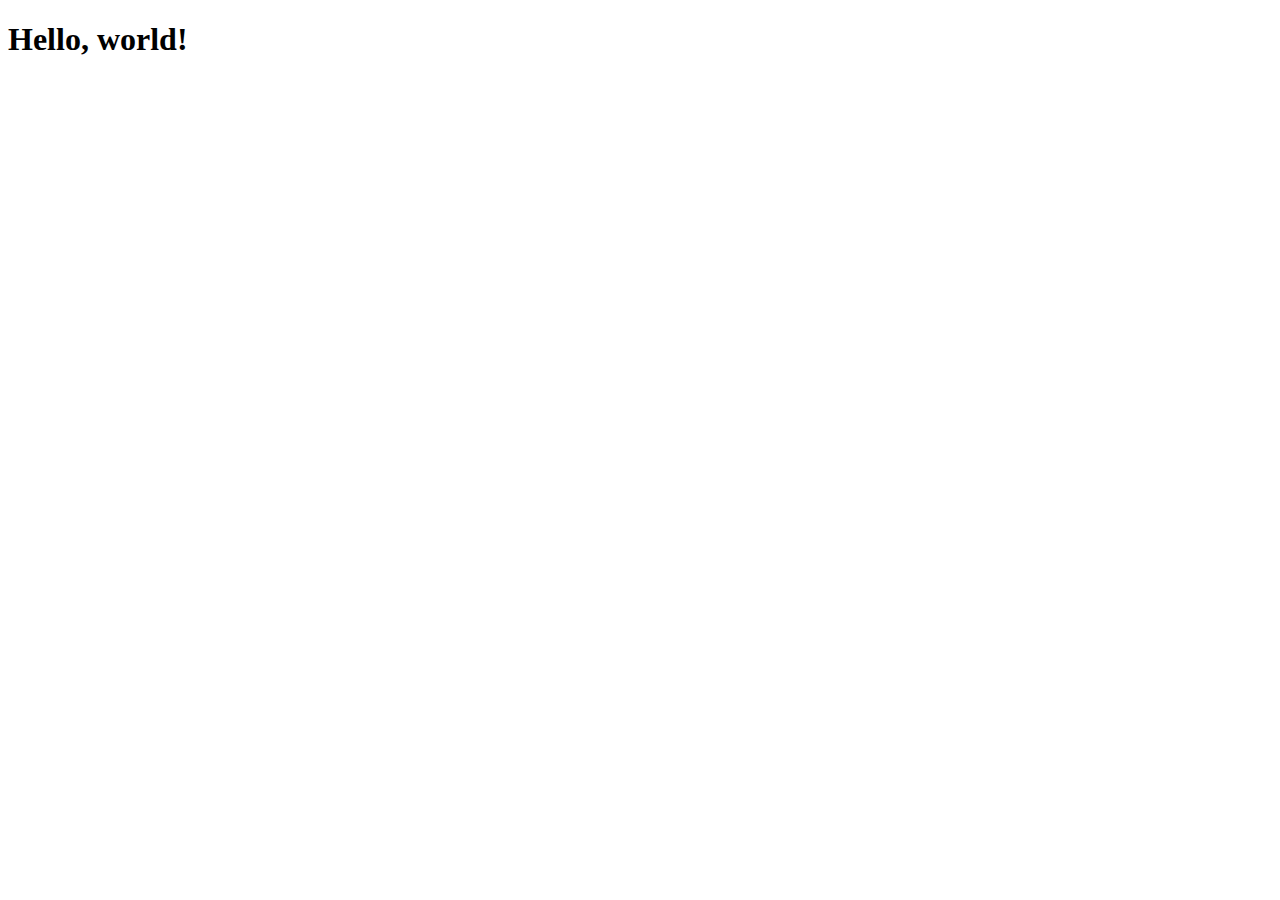
==== index.html @ 8b42be34 "first commit" ====
<!doctype html>
<html lang="en">
  <head>
    <!-- Required meta tags -->
    <meta charset="utf-8">
    <meta name="viewport" content="width=device-width, initial-scale=1, shrink-to-fit=no">

    <!-- Bootstrap CSS -->
    <link rel="stylesheet" href="https://cdn.jsdelivr.net/npm/bootstrap@4.5.3/dist/css/bootstrap.min.css" integrity="sha384-TX8t27EcRE3e/ihU7zmQxVncDAy5uIKz4rEkgIXeMed4M0jlfIDPvg6uqKI2xXr2" crossorigin="anonymous">

    <title>Hello, world!</title>
  </head>
  <body>
    <h1>Hello, world!</h1>

    <!-- Optional JavaScript; choose one of the two! -->

    <!-- Option 1: jQuery and Bootstrap Bundle (includes Popper) -->
    <script src="https://code.jquery.com/jquery-3.5.1.slim.min.js" integrity="sha384-DfXdz2htPH0lsSSs5nCTpuj/zy4C+OGpamoFVy38MVBnE+IbbVYUew+OrCXaRkfj" crossorigin="anonymous"></script>
    <script src="https://cdn.jsdelivr.net/npm/bootstrap@4.5.3/dist/js/bootstrap.bundle.min.js" integrity="sha384-ho+j7jyWK8fNQe+A12Hb8AhRq26LrZ/JpcUGGOn+Y7RsweNrtN/tE3MoK7ZeZDyx" crossorigin="anonymous"></script>

    <!-- Option 2: jQuery, Popper.js, and Bootstrap JS
    <script src="https://code.jquery.com/jquery-3.5.1.slim.min.js" integrity="sha384-DfXdz2htPH0lsSSs5nCTpuj/zy4C+OGpamoFVy38MVBnE+IbbVYUew+OrCXaRkfj" crossorigin="anonymous"></script>
    <script src="https://cdn.jsdelivr.net/npm/popper.js@1.16.1/dist/umd/popper.min.js" integrity="sha384-9/reFTGAW83EW2RDu2S0VKaIzap3H66lZH81PoYlFhbGU+6BZp6G7niu735Sk7lN" crossorigin="anonymous"></script>
    <script src="https://cdn.jsdelivr.net/npm/bootstrap@4.5.3/dist/js/bootstrap.min.js" integrity="sha384-w1Q4orYjBQndcko6MimVbzY0tgp4pWB4lZ7lr30WKz0vr/aWKhXdBNmNb5D92v7s" crossorigin="anonymous"></script>
    -->
  </body>
</html>
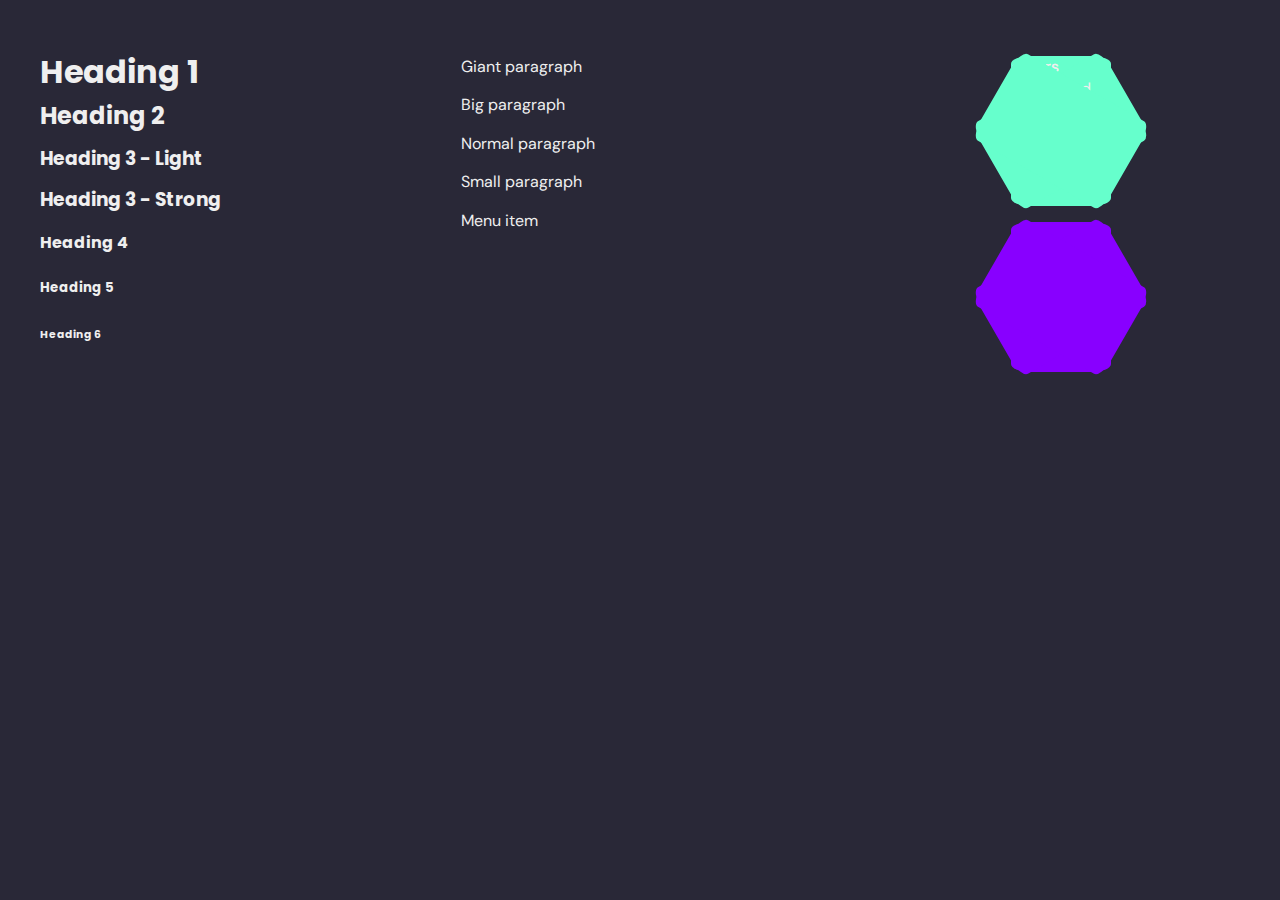
==== commit a02af62b: "html structure completed" ====
--- a/index.html
+++ b/index.html
@@ -7,11 +7,39 @@
 
     <!-- Bootstrap CSS -->
     <link rel="stylesheet" href="https://cdn.jsdelivr.net/npm/bootstrap@4.5.3/dist/css/bootstrap.min.css" integrity="sha384-TX8t27EcRE3e/ihU7zmQxVncDAy5uIKz4rEkgIXeMed4M0jlfIDPvg6uqKI2xXr2" crossorigin="anonymous">
+    <link rel="stylesheet" type="text/css" href="css/custom.css">
 
     <title>Hello, world!</title>
   </head>
   <body>
-    <h1>Hello, world!</h1>
+    <main>
+        <section>
+            <h1>Heading 1</h1>
+            <h2>Heading 2</h2>
+            <h3 class="light">Heading 3 - Light</h3>
+            <h3 class="strong">Heading 3 - Strong</h3>
+            <h4>Heading 4</h4>
+            <h5>Heading 5</h5>
+            <h6>Heading 6</h6>
+        </section>
+        <section>
+            <p class="giant">Giant paragraph</p>
+            <p class="big">Big paragraph</p>
+            <p>Normal paragraph</p>
+            <p class="small">Small paragraph</p>
+            <span class="menu-item">Menu item</span>
+        </section>
+        <section>
+            <div class="hex h1">
+                <h2>23</h2>
+                <span class="menu-item">orders running</span>
+                <span class="menu-item">orders completed</span>
+            </div>
+            <div class="hex h2"></div>
+        </section>
+    </main>
+
+
 
     <!-- Optional JavaScript; choose one of the two! -->
 
--- a/css/custom.css
+++ b/css/custom.css
@@ -0,0 +1,74 @@
+@import url('https://fonts.googleapis.com/css2?family=DM+Sans:wght@400;700&family=Poppins:wght@200;500&display=swap');
+
+body{
+	font-family: 'DM Sans', sans-serif;
+	background: #292837;
+	color: #efefef;
+	line-height: 140%;
+}
+
+h1, h2, h3, h4, h5, h6{
+	font-family: 'Poppins', sans-serif;
+}
+
+main{
+	display: grid;
+	grid-template-columns: 33.3333% 33.3333% 33.3333%;
+	grid-template-rows: 1;
+	grid-template-areas:
+		"text colors shapes";
+}
+
+main section{
+	padding: 2rem;
+}
+
+main section:nth-child(1){
+	grid-area: text;
+}
+main section:nth-child(2){
+	grid-area: colors;
+}
+main section:nth-child(3){
+	grid-area: shapes;
+}
+
+.hex {
+  position: relative;
+  margin: 1em auto;
+  width: 100px; height: 150px;
+  border-radius: 20px/.5em;
+  background: orange;
+  transition: opacity .5s;
+}
+
+.hex:before, .hex:after {
+  position: absolute;
+  width: inherit; height: inherit;
+  border-radius: inherit;
+  background: inherit;
+  content: '';
+}
+
+.hex:before {
+    -webkit-transform: rotate(60deg);
+  transform: rotate(60deg);
+}
+
+.hex:after {
+    -webkit-transform: rotate(-60deg);
+  transform: rotate(-60deg);
+}
+
+.hex.h1{
+	background: #66FFCC;
+}
+
+.hex.h2{
+	background: #8800FF;
+}
+
+.hex *{
+	position: absolute;
+}
+
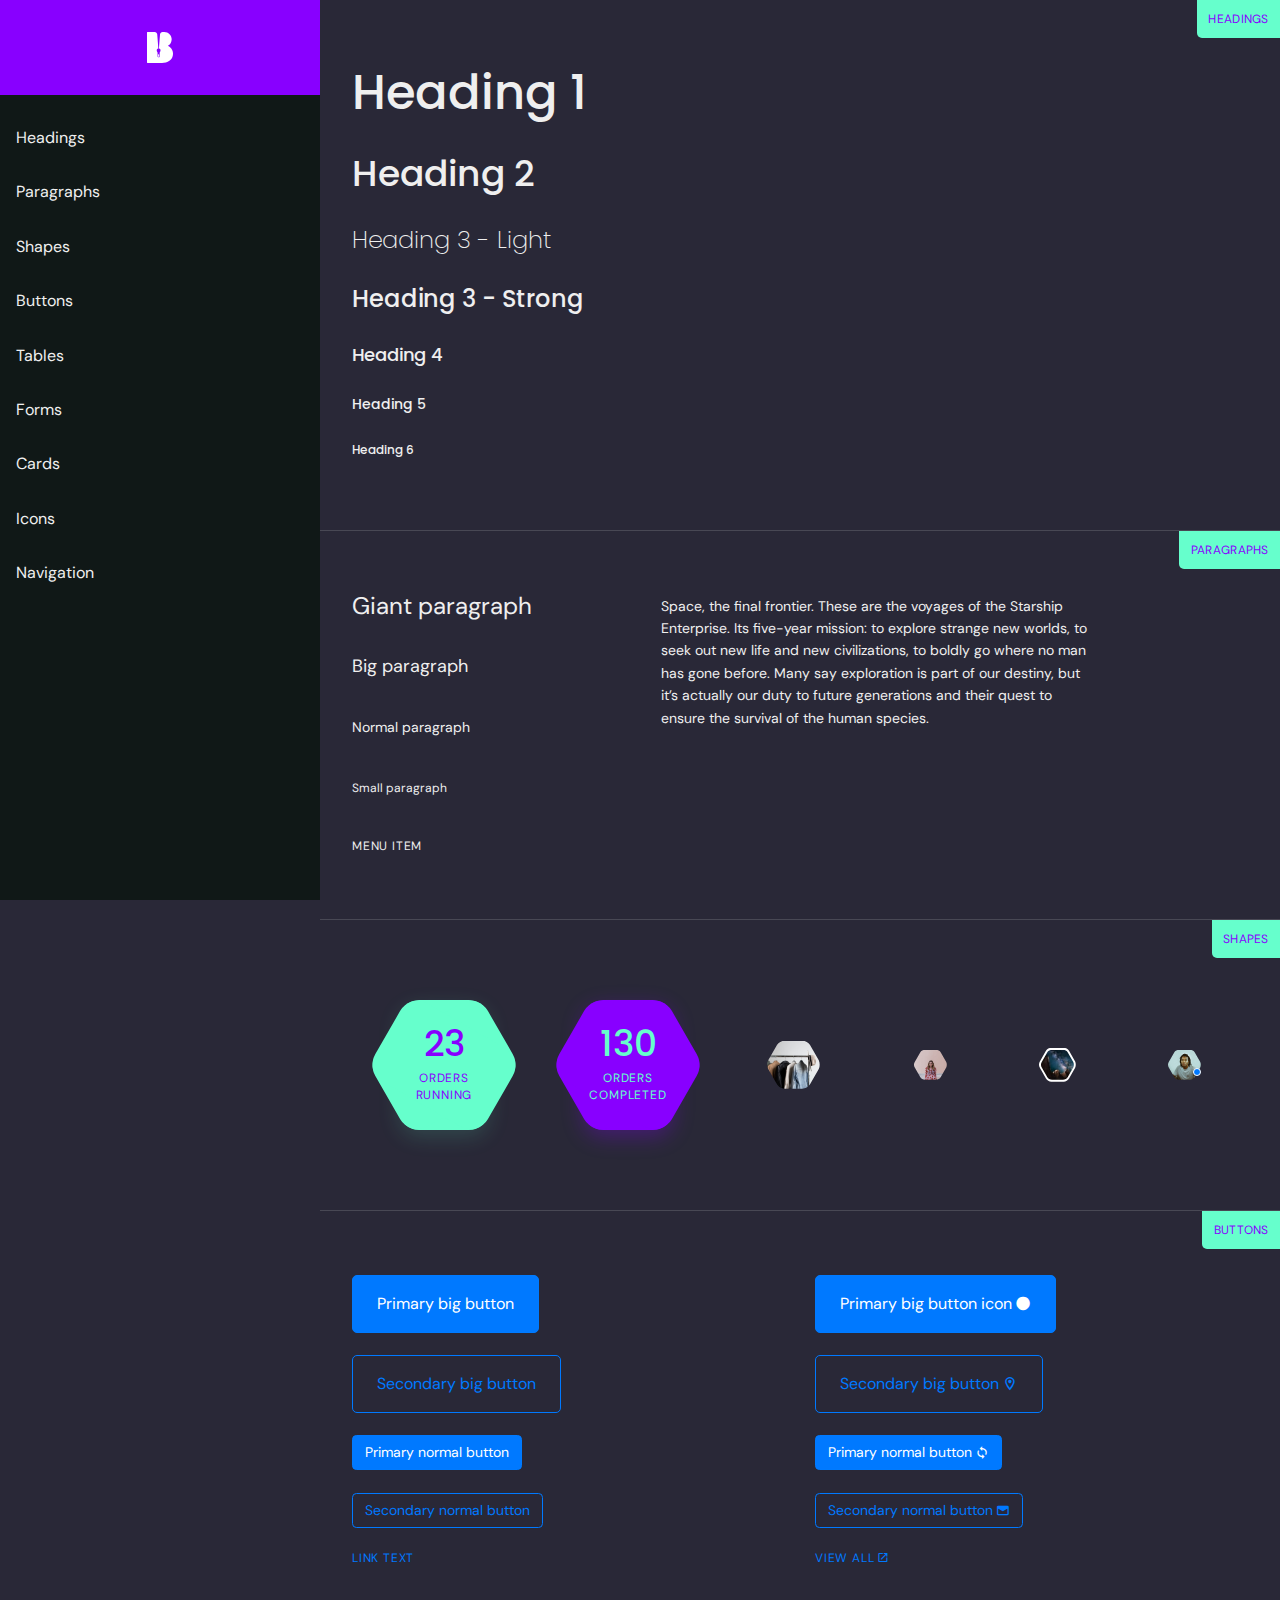
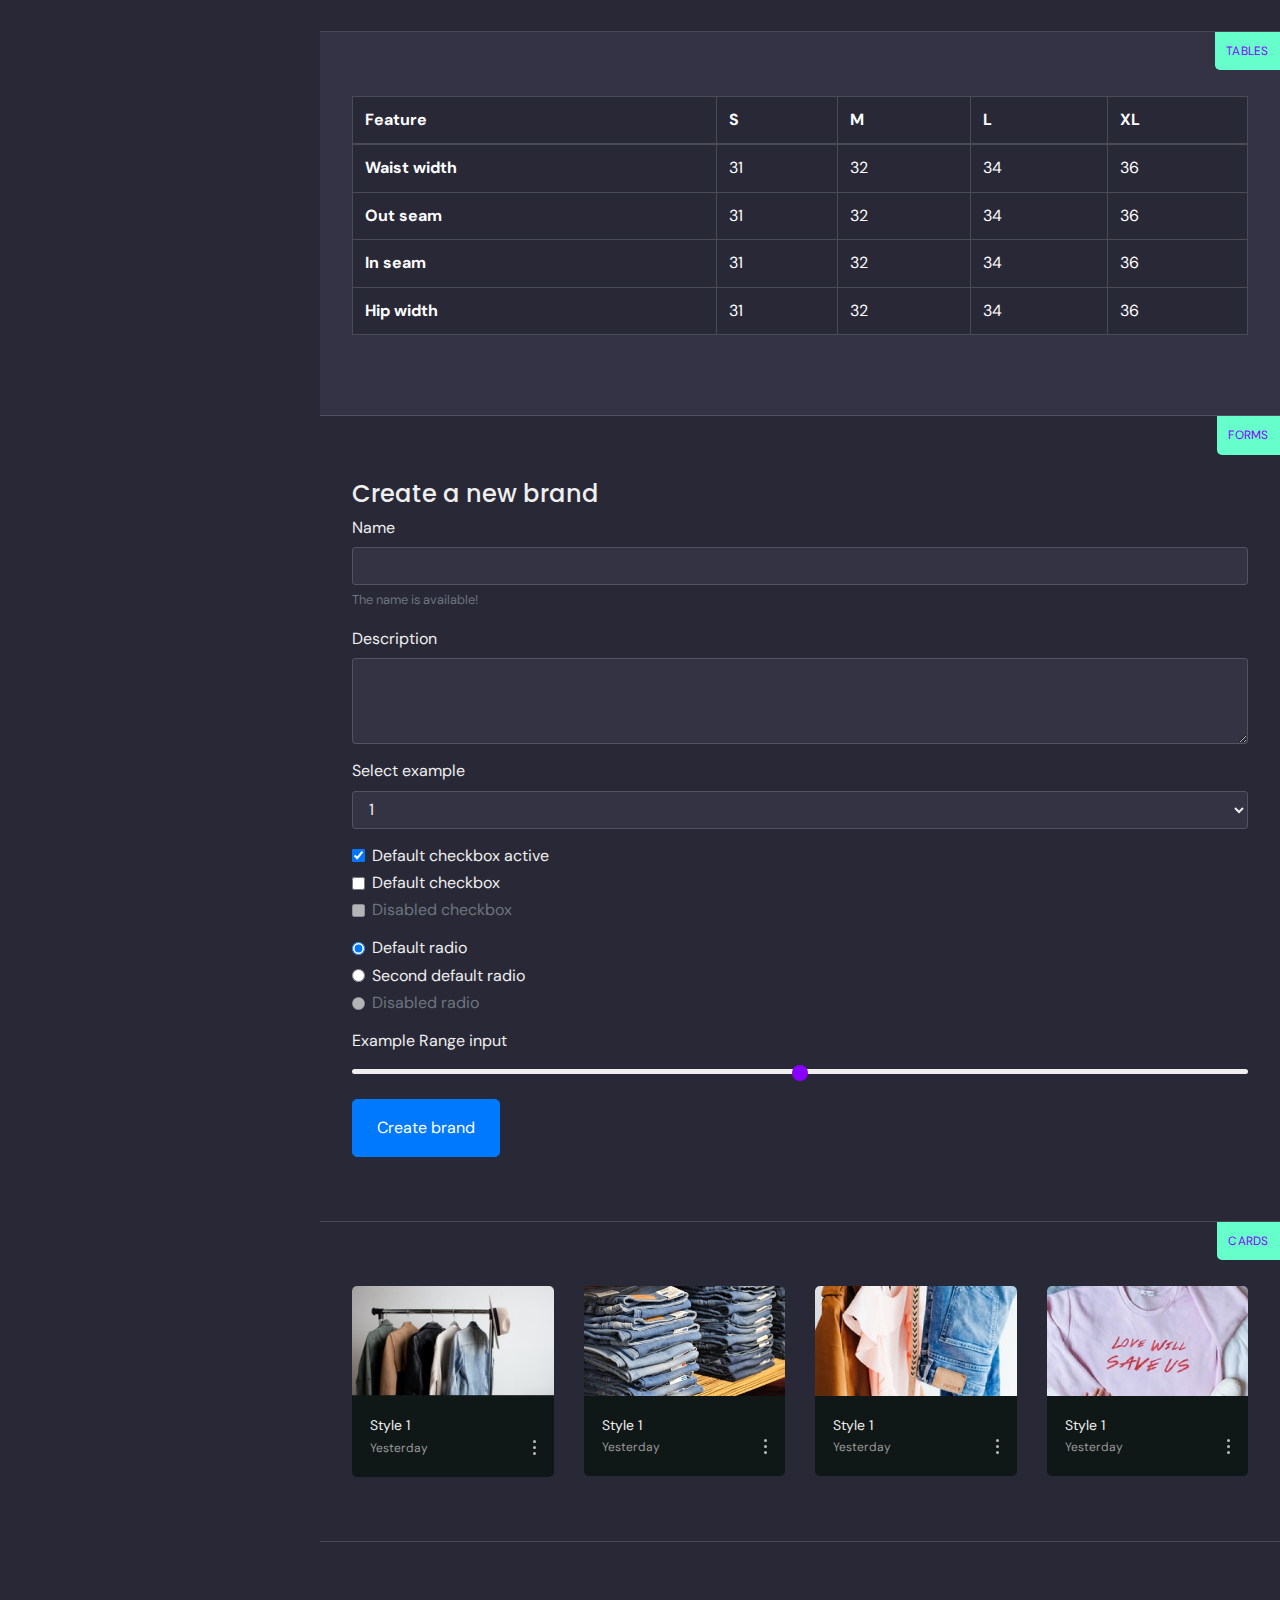
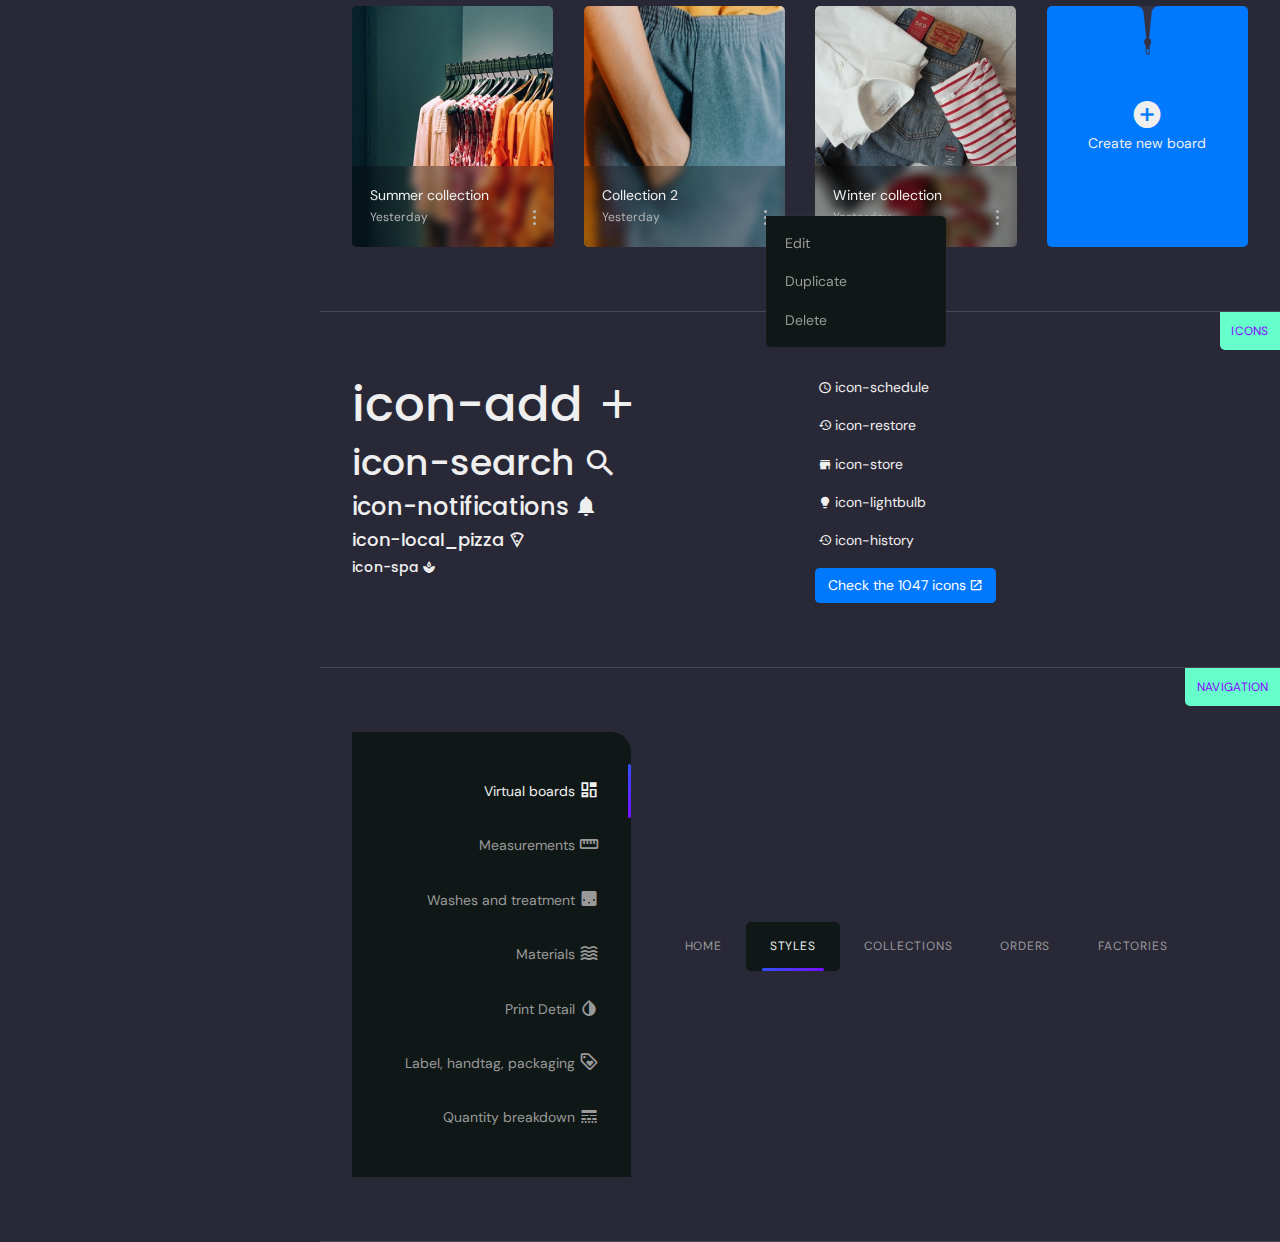
==== commit 9cbd9784: "All assets ready" ====
--- a/index.html
+++ b/index.html
@@ -6,38 +6,579 @@
     <meta name="viewport" content="width=device-width, initial-scale=1, shrink-to-fit=no">
 
     <!-- Bootstrap CSS -->
-    <link rel="stylesheet" href="https://cdn.jsdelivr.net/npm/bootstrap@4.5.3/dist/css/bootstrap.min.css" integrity="sha384-TX8t27EcRE3e/ihU7zmQxVncDAy5uIKz4rEkgIXeMed4M0jlfIDPvg6uqKI2xXr2" crossorigin="anonymous">
+    <link rel="stylesheet" type="text/css" href="css/bootstrap.css">
     <link rel="stylesheet" type="text/css" href="css/custom.css">
-
-    <title>Hello, world!</title>
+    <link rel="stylesheet" type="text/css" href="css/icon_set.css">
+    <title>Blockstitch styles</title>
   </head>
   <body>
-    <main>
-        <section>
-            <h1>Heading 1</h1>
-            <h2>Heading 2</h2>
-            <h3 class="light">Heading 3 - Light</h3>
-            <h3 class="strong">Heading 3 - Strong</h3>
-            <h4>Heading 4</h4>
-            <h5>Heading 5</h5>
-            <h6>Heading 6</h6>
-        </section>
-        <section>
-            <p class="giant">Giant paragraph</p>
-            <p class="big">Big paragraph</p>
-            <p>Normal paragraph</p>
-            <p class="small">Small paragraph</p>
-            <span class="menu-item">Menu item</span>
-        </section>
-        <section>
-            <div class="hex h1">
-                <h2>23</h2>
-                <span class="menu-item">orders running</span>
-                <span class="menu-item">orders completed</span>
-            </div>
-            <div class="hex h2"></div>
-        </section>
-    </main>
+    <div class="container-fluid">
+        <main class="row justify-content-end no-gutters">
+            
+            <nav id="sidebar" class="col-md-3">
+                <figure>
+                    <img src="assets/logo/blockstitch_logo_white.svg" >
+                </figure>
+                <ul>
+                    <li><a href="#headings">Headings</a></li>
+                    <li><a href="#paragraphs">Paragraphs</a></li>
+                    <li><a href="#shapes">Shapes</a></li>
+                    <li><a href="#buttons">Buttons</a></li>
+                    <li><a href="#tables">Tables</a></li>
+                    <li><a href="#forms">Forms</a></li>
+                    <li><a href="#cards">Cards</a></li>
+                    <li><a href="#icons">Icons</a></li>
+                    <li><a href="#navigation">Navigation</a></li>
+                </ul>
+            </nav>
+      
+            <div class="col-md-9">
+                <section id="headings">
+                    <span class="section-title">Headings</span>
+                    <h1>Heading 1</h1>
+                    <br>
+                    <h2>Heading 2</h2>
+                    <br>
+                    <h3 class="light">Heading 3 - Light</h3>
+                    <br>
+                    <h3 class="strong">Heading 3 - Strong</h3>
+                    <br>
+                    <h4>Heading 4</h4>
+                    <br>
+                    <h5>Heading 5</h5>
+                    <br>
+                    <h6>Heading 6</h6>
+                </section>
+            </div>
+            <div class="col-md-9">
+                <section id="paragraphs">
+                    <span class="section-title">Paragraphs</span>
+                    <div class="row">
+                        <div class="col-md-4">
+                            <p class="giant">Giant paragraph</p>
+                            <br>
+                            <p class="big">Big paragraph</p>
+                            <br>
+                            <p>Normal paragraph</p>
+                            <br>
+                            <p class="small">Small paragraph</p>
+                            <br>
+                            <span class="menu-item">Menu item</span>
+                        </div>
+                        <div class="col-md-6">
+                            <p>Space, the final frontier. These are the voyages of the Starship Enterprise. Its five-year mission: to explore strange new worlds, to seek out new life and new civilizations, to boldly go where no man has gone before. Many say exploration is part of our destiny, but it’s actually our duty to future generations and their quest to ensure the survival of the human species.</p>
+                        </div>
+                    </div>
+                </section>
+            </div>
+            <div class="col-md-9">
+                <section id="shapes">
+                    <span class="section-title">Shapes</span>
+                    <div class="hex h-1">
+                        <div class="hex-content text-center">
+                            <h2>23</h2>
+                            <span class="menu-item">orders running</span>
+                            
+                        </div>
+                    </div>
+                    <div class="hex h-2">
+                        <div class="hex-content text-center">
+                            <h2>130</h2>
+                            <span class="menu-item">orders completed</span>
+                        </div>
+                    </div>
+
+                    <div class="hex-photo large">
+                        <svg class="svg">
+                            <clipPath id="my-clip-path" clipPathUnits="objectBoundingBox"><path d="M0.977,0.408 L0.812,0.092 C0.782,0.035,0.726,0,0.666,0 H0.334 C0.274,0,0.218,0.035,0.188,0.092 L0.023,0.408 C-0.008,0.465,-0.008,0.535,0.023,0.592 L0.188,0.908 C0.218,0.965,0.274,1,0.334,1 H0.666 C0.726,1,0.782,0.965,0.812,0.908 L0.977,0.592 C1,0.535,1,0.465,0.977,0.408"></path></clipPath>
+                        </svg>
+                        <figure class="clipped">
+                            <img src="assets/img/pic-1.png">
+                        </figure>
+                    </div>
+
+                    <div class="hex-photo medium">
+                        <svg class="svg">
+                            <clipPath id="my-clip-path" clipPathUnits="objectBoundingBox"><path d="M0.977,0.408 L0.812,0.092 C0.782,0.035,0.726,0,0.666,0 H0.334 C0.274,0,0.218,0.035,0.188,0.092 L0.023,0.408 C-0.008,0.465,-0.008,0.535,0.023,0.592 L0.188,0.908 C0.218,0.965,0.274,1,0.334,1 H0.666 C0.726,1,0.782,0.965,0.812,0.908 L0.977,0.592 C1,0.535,1,0.465,0.977,0.408"></path></clipPath>
+                        </svg>
+                        <figure class="clipped">
+                            <img src="assets/img/pic-2.png">
+                        </figure>
+                    </div>
+                    
+
+                    <div class="hex-photo medium highlight">
+                        <svg class="svg">
+                            <clipPath id="my-clip-path" clipPathUnits="objectBoundingBox"><path d="M0.977,0.408 L0.812,0.092 C0.782,0.035,0.726,0,0.666,0 H0.334 C0.274,0,0.218,0.035,0.188,0.092 L0.023,0.408 C-0.008,0.465,-0.008,0.535,0.023,0.592 L0.188,0.908 C0.218,0.965,0.274,1,0.334,1 H0.666 C0.726,1,0.782,0.965,0.812,0.908 L0.977,0.592 C1,0.535,1,0.465,0.977,0.408"></path></clipPath>
+                        </svg>
+                        <figure class="clipped">
+                            <img src="assets/img/pic-4.png">
+                        </figure>
+                    </div>
+                    
+
+                    <div class="hex-photo medium online">
+                        <svg class="svg">
+                            <clipPath id="my-clip-path" clipPathUnits="objectBoundingBox"><path d="M0.977,0.408 L0.812,0.092 C0.782,0.035,0.726,0,0.666,0 H0.334 C0.274,0,0.218,0.035,0.188,0.092 L0.023,0.408 C-0.008,0.465,-0.008,0.535,0.023,0.592 L0.188,0.908 C0.218,0.965,0.274,1,0.334,1 H0.666 C0.726,1,0.782,0.965,0.812,0.908 L0.977,0.592 C1,0.535,1,0.465,0.977,0.408"></path></clipPath>
+                        </svg>
+                        <figure class="clipped">
+                            <img src="assets/img/pic-3.png">
+                        </figure>
+                    </div>
+
+                </section>
+            </div>
+            <div class="col-md-9">
+                <section id="buttons">
+                    <span class="section-title">Buttons</span>
+                    <div class="row">
+                        <div class="col-md-6">
+                            <a href="#" class="btn btn-primary btn-big">Primary big button</a>
+                            <br>
+                            <br>
+                            <a href="#" class="btn btn-secondary btn-big">Secondary big button</a>
+                            <br>
+                            <br>
+                            <a href="#" class="btn btn-primary">Primary normal button</a>
+                            <br>
+                            <br>
+                            <a href="#" class="btn btn-secondary">Secondary normal button</a>
+                            <br>
+                            <br>
+                            <a href="#" class="text-link">Link text</a>
+                        </div>
+                        <div class="col-md-6">
+                            <a href="#" class="btn btn-primary btn-big">Primary big button icon<i class="icon-control_point"></i></a>
+                            <br>
+                            <br>
+                            <a href="#" class="btn btn-secondary btn-big">Secondary big button<i class="icon-place"></i></a>
+                            <br>
+                            <br>
+                            <a href="#" class="btn btn-primary">Primary normal button<i class="icon-loop"></i></a>
+                            <br>
+                            <br>
+                            <a href="#" class="btn btn-secondary">Secondary normal button<i class="icon-mail_outline"></i></a>
+                            <br>
+                            <br>
+                            <a href="#" class="text-link">View all<i class="icon-open_in_new"></i></a>
+                        </div>
+                    </div>
+                </section>
+            </div>
+            <div class="col-md-9">
+                <section id="tables" class="content-color">
+                    <span class="section-title">Tables</span>
+                    <div class="table-responsive">
+                        <table class="table table-dark table-bordered">
+                            <thead>
+                                <tr>
+                                    <th scope="col">Feature</th>
+                                    <th scope="col">S</th>
+                                    <th scope="col">M</th>
+                                    <th scope="col">L</th>
+                                    <th scope="col">XL</th>
+                                </tr>
+                            </thead>
+                            <tbody>
+                                <tr>
+                                    <th scrope="row">Waist width</th>
+                                    <td>31</td>
+                                    <td>32</td>
+                                    <td>34</td>
+                                    <td>36</td>
+                                </tr>
+
+                                <tr>
+                                    <th scrope="row">Out seam</th>
+                                    <td>31</td>
+                                    <td>32</td>
+                                    <td>34</td>
+                                    <td>36</td>
+                                </tr>
+
+                                <tr>
+                                    <th scrope="row">In seam</th>
+                                    <td>31</td>
+                                    <td>32</td>
+                                    <td>34</td>
+                                    <td>36</td>
+                                </tr>
+
+                                <tr>
+                                    <th scrope="row">Hip width</th>
+                                    <td>31</td>
+                                    <td>32</td>
+                                    <td>34</td>
+                                    <td>36</td>
+                                </tr>
+                            </tbody>
+                        </table>
+                    </div>
+                </section>
+            </div>
+            <div class="col-md-9">
+                <section id="forms">
+                    <span class="section-title">Forms</span>
+                    <h3>Create a new brand</h3>
+                    <form>
+                        <div class="form-group">
+                            <label for="name">Name</label>
+                            <input type="text" class="form-control" id="name">
+                            <small id="nameHelp" class="form-text text-muted">The name is available!</small>
+                        </div>
+                        <div class="form-group">
+                            <label for="description">Description</label>
+                            <textarea class="form-control" id="description" rows="3"></textarea>
+                        </div>
+                        <div class="form-group">
+                            <label for="select">Select example</label>
+                            <select class="form-control" id="select">
+                              <option>1</option>
+                              <option>2</option>
+                              <option>3</option>
+                              <option>4</option>
+                              <option>5</option>
+                            </select>
+                        </div>
+                        <div class="form-group">
+                            <div class="form-check">
+                                <input class="form-check-input" type="checkbox" value="" checked id="defaultCheck1">
+                                <label class="form-check-label" for="defaultCheck1">
+                                    Default checkbox active
+                                 </label>
+                            </div>
+                            <div class="form-check">
+                                <input class="form-check-input" type="checkbox" value="" id="defaultCheck1">
+                                <label class="form-check-label" for="defaultCheck1">
+                                    Default checkbox 
+                                 </label>
+                            </div>
+                            <div class="form-check">
+                              <input class="form-check-input" type="checkbox" value="" id="defaultCheck2" disabled>
+                              <label class="form-check-label" for="defaultCheck2">
+                                Disabled checkbox
+                              </label>
+                            </div>
+                        </div>
+                        <div class="form-group">
+                            <div class="form-check">
+                              <input class="form-check-input" type="radio" name="exampleRadios" id="exampleRadios1" value="option1" checked>
+                              <label class="form-check-label" for="exampleRadios1">
+                                Default radio
+                              </label>
+                            </div>
+                            <div class="form-check">
+                              <input class="form-check-input" type="radio" name="exampleRadios" id="exampleRadios2" value="option2">
+                              <label class="form-check-label" for="exampleRadios2">
+                                Second default radio
+                              </label>
+                            </div>
+                            <div class="form-check">
+                              <input class="form-check-input" type="radio" name="exampleRadios" id="exampleRadios3" value="option3" disabled>
+                              <label class="form-check-label" for="exampleRadios3">
+                                Disabled radio
+                              </label>
+                            </div>
+                        </div>
+                        <div class="form-group">
+                            <label for="formControlRange">Example Range input</label>
+                            <input type="range" class="custom-range form-control-range" id="formControlRange">
+                        </div>
+                        <button type="submit" class="btn btn-primary btn-big">Create brand</button>
+                    </form>
+                </section>
+            </div>
+            <div class="col-md-9">
+                <section id="cards">
+                    <span class="section-title">Cards</span>
+                    <div class="row">
+                        <div class="col-md-3">
+                            <div class="card">
+                                <img src="assets/img/style-1.png" class="card-img-top" alt="style">
+                                <div class="card-body">
+                                    <p>Style 1</p>
+                                    <p class="small dimmed">Yesterday</p>
+                                </div>
+                                <div class="dots-menu">
+                                    <span>menu</span>
+                                    <nav class="dots-menu-content">
+                                        <ul>
+                                            <li>
+                                                <a href="#">Move to collection</a>
+                                            </li>
+                                            <li>
+                                                <a href="#">Edit</a>
+                                            </li>
+                                            <li>
+                                                <a href="#">Duplicate</a>
+                                            </li>
+                                            <li>
+                                                <a href="#">Delete</a>
+                                            </li>
+                                        </ul>
+                                    </nav>
+                                </div>
+                            </div>
+                        </div>
+
+                        <div class="col-md-3">
+                            <div class="card">
+                                <img src="assets/img/style-2.jpg" class="card-img-top" alt="style">
+                                <div class="card-body">
+                                    <p>Style 1</p>
+                                    <p class="small dimmed">Yesterday</p>
+                                </div>
+                                <div class="dots-menu">
+                                    <span>menu</span>
+                                    <nav class="dots-menu-content">
+                                        <ul>
+                                            <li>
+                                                <a href="#">Move to collection</a>
+                                            </li>
+                                            <li>
+                                                <a href="#">Edit</a>
+                                            </li>
+                                            <li>
+                                                <a href="#">Duplicate</a>
+                                            </li>
+                                            <li>
+                                                <a href="#">Delete</a>
+                                            </li>
+                                        </ul>
+                                    </nav>
+                                </div>
+                            </div>
+                        </div>
+
+                        <div class="col-md-3">
+                            <div class="card">
+                                <img src="assets/img/style-3.jpg" class="card-img-top" alt="style">
+                                <div class="card-body">
+                                    <p>Style 1</p>
+                                    <p class="small dimmed">Yesterday</p>
+                                </div>
+                                <div class="dots-menu">
+                                    <span>menu</span>
+                                    <nav class="dots-menu-content">
+                                        <ul>
+                                            <li>
+                                                <a href="#">Move to collection</a>
+                                            </li>
+                                            <li>
+                                                <a href="#">Edit</a>
+                                            </li>
+                                            <li>
+                                                <a href="#">Duplicate</a>
+                                            </li>
+                                            <li>
+                                                <a href="#">Delete</a>
+                                            </li>
+                                        </ul>
+                                    </nav>
+                                </div>
+                            </div>
+                        </div>
+
+                        <div class="col-md-3">
+                            <div class="card">
+                                <img src="assets/img/style-4.jpg" class="card-img-top" alt="style">
+                                <div class="card-body">
+                                    <p>Style 1</p>
+                                    <p class="small dimmed">Yesterday</p>
+                                </div>
+                                <div class="dots-menu">
+                                    <span>menu</span>
+                                    <nav class="dots-menu-content">
+                                        <ul>
+                                            <li>
+                                                <a href="#">Move to collection</a>
+                                            </li>
+                                            <li>
+                                                <a href="#">Edit</a>
+                                            </li>
+                                            <li>
+                                                <a href="#">Duplicate</a>
+                                            </li>
+                                            <li>
+                                                <a href="#">Delete</a>
+                                            </li>
+                                        </ul>
+                                    </nav>
+                                </div>
+                            </div>
+                        </div>
+                    </div>
+                </section>
+            </div>
+            <div class="col-md-9">
+                <section id="cards-images">
+                    <div class="row">
+                        <div class="col-md-3">
+                            <div class="card-image">
+                                <img class="img-fluid" src="assets/img/collection-1.png">
+                                <div class="card-body">
+                                    <p>Summer collection</p>
+                                    <p class="small dimmed">Yesterday</p>
+                                </div>
+                                <div class="dots-menu">
+                                    <span>menu</span>
+                                    <nav class="dots-menu-content">
+                                        <ul>
+                                            <li>
+                                                <a href="#">Edit</a>
+                                            </li>
+                                            <li>
+                                                <a href="#">Duplicate</a>
+                                            </li>
+                                            <li>
+                                                <a href="#">Delete</a>
+                                            </li>
+                                        </ul>
+                                    </nav>
+                                </div>
+                            </div>
+                        </div>
+                 
+
+      
+                        <div class="col-md-3">
+                            <div class="card-image">
+                                <img class="img-fluid" src="assets/img/collection-2.png">
+                                <div class="card-body">
+                                    <p>Collection 2</p>
+                                    <p class="small dimmed">Yesterday</p>
+                                </div>
+                                <div class="dots-menu">
+                                    <span>menu</span>
+                                    <nav class="dots-menu-content" style="display: block">
+                                        <ul>
+                                            <li>
+                                                <a href="#">Edit</a>
+                                            </li>
+                                            <li>
+                                                <a href="#">Duplicate</a>
+                                            </li>
+                                            <li>
+                                                <a href="#">Delete</a>
+                                            </li>
+                                        </ul>
+                                    </nav>
+                                </div>
+                            </div>
+                        </div>
+                   
+
+             
+                        <div class="col-md-3">
+                            <div class="card-image">
+                                <img class="img-fluid" src="assets/img/collection-3.png">
+                                <div class="card-body">
+                                    <p>Winter collection</p>
+                                    <p class="small dimmed">Yesterday</p>
+                                </div>
+                                <div class="dots-menu">
+                                    <span>menu</span>
+                                    <nav class="dots-menu-content">
+                                        <ul>
+                                            <li>
+                                                <a href="#">Edit</a>
+                                            </li>
+                                            <li>
+                                                <a href="#">Duplicate</a>
+                                            </li>
+                                            <li>
+                                                <a href="#">Delete</a>
+                                            </li>
+                                        </ul>
+                                    </nav>
+                                </div>
+                            </div>
+                        </div>
+
+                        <div class="col-md-3">
+                            <div class="btn-card">
+                                <div class="card-body text-center">
+                                    <i class="icon-add_circle"></i>
+                                    <p>Create new board</p>
+                                </div>
+                            </div>
+                        </div>
+                    </div>
+
+                </section>
+            </div>
+
+            <div class="col-md-9">
+                <section id="icons">
+                    <span class="section-title">icons</span>
+                    <div class="row">
+                        <div class="col-md-6">
+                            <h1>icon-add<i class="icon-add"></i></h1>
+                            <h2>icon-search<i class="icon-search"></i></h2>
+                            <h3>icon-notifications<i class="icon-notifications"></i></h3>
+                            <h4>icon-local_pizza<i class="icon-local_pizza"></i></h4>
+                            <h5>icon-spa<i class="icon-spa"></i></h5>
+                        </div>
+                        <div class="col-md-6">
+                            <p><i class="icon-schedule"></i>icon-schedule</p>
+                            <p><i class="icon-restore"></i>icon-restore</p>
+                            <p><i class="icon-store"></i>icon-store</p>
+                            <p><i class="icon-lightbulb"></i>icon-lightbulb</p>
+                            <p><i class="icon-history"></i>icon-history</p>
+                            <a href="icon-library.html" class="btn btn-primary" target="_blank">Check the 1047 icons<i class="icon-open_in_new"></i></a>
+                        </div>
+                    </div>
+                    
+                </section>
+            </div>
+
+            <div class="col-md-9">
+                <section id="navigation">
+                    <span class="section-title">Navigation</span>
+                    <div class="row align-items-center">
+                        <div class="col-md-4">
+                            <nav class="vertical-menu">
+                                <ul>
+                                    <li>
+                                        <a href="#" class="active">Virtual boards<i class="icon-dashboard"></i></a>
+                                    </li>
+                                    <li>
+                                        <a href="#">Measurements<i class="icon-straighten"></i></a>
+                                    </li>
+                                    <li>
+                                        <a href="#">Washes and treatment<i class="icon-gradient"></i></a>
+                                    </li>
+                                    <li>
+                                        <a href="#">Materials<i class="icon-waves"></i></a>
+                                    </li>
+                                    <li>
+                                        <a href="#">Print Detail<i class="icon-invert_colors"></i></a>
+                                    </li>
+                                    <li>
+                                        <a href="#">Label, handtag, packaging<i class="icon-loyalty"></i></a>
+                                    </li>
+                                    <li>
+                                        <a href="#">Quantity breakdown<i class="icon-line_style"></i></a>
+                                    </li>
+                                </ul>
+                            </nav>
+                        </div>
+                        <div class="col-md-8">
+                            <nav class="horizontal-menu">
+                                <ul>
+                                    <li><a href="#" class="menu-item">Home</a></li>
+                                    <li><a href="#" class="active menu-item">Styles</a></li>
+                                    <li><a href="#" class="menu-item">Collections</a></li>
+                                    <li><a href="#" class="menu-item">Orders</a></li>
+                                    <li><a href="#" class="menu-item">Factories</a></li>
+                                </ul>
+                            </div>
+                        </div>
+                    </div>
+                </section>
+            </div>
+        </main>
+    </div>
 
 
 
--- a/css/custom.css
+++ b/css/custom.css
@@ -1,4 +1,9 @@
 @import url('https://fonts.googleapis.com/css2?family=DM+Sans:wght@400;700&family=Poppins:wght@200;500&display=swap');
+
+
+*{
+	box-sizing: border-box;
+}
 
 body{
 	font-family: 'DM Sans', sans-serif;
@@ -11,35 +16,442 @@
 	font-family: 'Poppins', sans-serif;
 }
 
-main{
-	display: grid;
-	grid-template-columns: 33.3333% 33.3333% 33.3333%;
-	grid-template-rows: 1;
-	grid-template-areas:
-		"text colors shapes";
+h1{
+	font-size: 3rem;
+}
+
+h2{
+	font-size: 2.250rem;
+}
+
+h3{
+	font-size: 1.5rem;
+}
+
+h3.light{
+	font-weight: 200;
+}
+
+h4{
+	font-size: 1.125em;
+}
+
+h5{
+	font-size: 0.875rem;
+}
+
+h6{
+	font-size: 0.750rem;
+}
+
+p{
+	font-size: 0.875rem;
+}
+
+p.giant{
+	font-size: 1.5rem;
+}
+
+p.big{
+	font-size: 1.125rem;
+}
+
+p.small{
+	font-size: 0.750em;
+}
+
+.dimmed{
+	color: #999999;
+}
+
+.menu-item{
+	font-size: 12px;
+	display: block;
+	text-transform: uppercase;
+	letter-spacing: 0.05rem;
+	line-height: 140%;
 }
 
 main section{
+	padding: 4rem 2rem;	
+	border-bottom: 1px solid rgba(255, 255, 255, .15);
+
+}
+
+#sidebar{
+	background: #101817;
+}
+
+#sidebar ul{
+	list-style: none;
+	padding: 0;
+}
+
+#sidebar ul li a{
+	color: #efefef;
+	display: block;
+	padding: 1rem;
+}
+
+#sidebar figure{
+	text-align: center;
+	width: 100%;
 	padding: 2rem;
-}
-
-main section:nth-child(1){
-	grid-area: text;
-}
-main section:nth-child(2){
-	grid-area: colors;
-}
-main section:nth-child(3){
-	grid-area: shapes;
-}
+	background: #8800FF;
+}
+
+#shapes{
+	display: flex;
+}
+
+@media screen and (min-width: 500px){
+	#sidebar{
+		position: fixed;
+		left: 0;
+		height: 100%;
+	}
+}
+
+/* Buttons */
+
+.btn{
+	font-size: 0.875rem;
+	border-radius: 0.313em;
+}
+
+.btn i:before{
+	margin-right: 0;
+}
+
+.btn-primary{
+	background-color: #0079FF;
+}
+
+.btn-big{
+	font-size: 1rem;
+	padding: 1rem 1.5rem;
+}
+
+.btn-secondary{
+	color: #0079FF;
+	border: 1px solid #0079FF;
+	background: transparent;
+}
+
+.btn-secondary:hover{
+	background: rgba(0, 0, 0, 0.2);
+	color: #0079FF;
+}
+
+.text-link{
+	font-size: 12px;
+	display: block;
+	text-transform: uppercase;
+	letter-spacing: 0.05rem;
+	line-height: 140%;
+	color: #0079FF;
+}
+
+/* Tables */
+
+.table-dark{
+	background: #292837;
+}
+
+.content-color{
+	background: #343346;
+}
+
+table.table thead tr th:first-child{
+	border-radius: 5px;
+}
+
+/* Forms */
+
+.form-control{
+	background-color: #343343;
+	border-color: rgba(255, 255, 255, 0.2);
+	color: #efefef;
+}
+
+.form-control:focus{
+	border-color: rgba(255, 255, 255, 0.4);
+	background-color: #343343;
+	color: #efefef;
+}
+
+.form-check{
+	margin-bottom: .3rem;
+}
+
+.custom-range::-webkit-slider-thumb {
+  background: #8800FF;
+}
+
+.custom-range::-moz-range-thumb {
+  background: #8800FF;
+}
+
+.custom-range::-ms-thumb {
+  background: #8800FF;
+}
+
+/* Cards */
+
+.card{
+	background-color: #101817;
+	border: none;
+	border-radius: 5px;
+}
+
+.card-img, .card-img-top{
+	border-top-left-radius: 5px;
+    border-top-right-radius: 5px;
+}
+
+.card-body{
+	padding: 1.125rem;
+}
+
+.card-body p.small, .card-body p{
+	margin-bottom: 0;
+}
+
+.card-image{
+	position: relative;
+	border-radius: 5px;
+	min-height: 215px;
+}
+
+.card-image img{
+	border-radius: 5px;
+}
+
+.card-image .card-body{
+	position: absolute;
+	bottom: 0;
+	width: 100%;
+	background: rgba(4, 4, 4, .3);
+	border-radius: 0px 0px 5px 5px;
+	backdrop-filter: blur(4px);
+}
+
+.card-image .card-body p.small{
+	color: #b3b3b3;
+}
+
+.dots-menu{
+	position: absolute;
+	right: 1.125rem;
+	bottom: 1.125rem;
+	cursor: pointer;
+}
+
+.dots-menu span{
+	width: 3px;
+	height: 3px;
+	border-radius: 100%;
+	position: relative;
+	background: #BABABA;
+	font-size: 0;
+	display: block;
+	margin-bottom: 10px;
+}
+
+.dots-menu span:after, .dots-menu span:before{
+	content: "";
+	width: 3px;
+	height: 3px;
+	border-radius: 100%;
+	position: absolute;
+	background: inherit;
+	left: 0;
+} 
+
+.dots-menu span:after{
+	bottom: -6px;
+}
+
+.dots-menu span:before{
+	top: -6px;
+}
+
+.dots-menu .dots-menu-content{
+	font-size: 0.875rem;
+	position: absolute;
+	left: 2px;
+	top: 0;
+	background: #101817;
+	box-shadow: 0px -2px 5px rgba(150, 150, 150, 0.05);
+	min-width: 180px;
+	display: none;
+	padding: .5rem;
+	z-index: 1;
+	border-radius: 0px 5px 5px 5px;
+}
+
+.dots-menu:hover .dots-menu-content{
+	display: block;
+}
+
+.dots-menu .dots-menu-content ul{
+	margin-left: 0;
+	padding-left: 0;
+	list-style: none;
+	margin-bottom: 0;
+}
+
+.dots-menu .dots-menu-content ul li a{
+	color: #999;
+	display: block;
+	padding: .5rem .7rem;
+	transition: all .3s linear;
+}
+
+.dots-menu .dots-menu-content ul li a:hover{
+	color: #efefef;
+	text-decoration: none;
+}
+
+.btn-card{
+	background: #0079FF;
+	border-radius: 5px;
+	color: #efefef;
+	height: 100%;
+	display: flex;
+	align-items:center;
+}
+
+.btn-card:before{
+	content: "";
+	width: 30%;
+	left: 0;
+    right: 0;
+    margin: auto;
+	height: 40%;
+	position: absolute;
+	top: 0;
+	background-image: url(../assets/mask/zipper.svg);
+	background-position: center top;
+	background-repeat: no-repeat;
+}
+
+.btn-card i{
+	font-size: 2rem;
+}
+
+/* Vertical menu */
+
+.vertical-menu{
+	background: #101817;
+	border-radius: 0px 20px 0px 0px;
+	padding: 2rem 0rem;
+	font-size: 0.875rem;
+}
+
+.vertical-menu ul{
+	margin: 0;
+	padding: 0;
+	text-align: right;
+	list-style: none;
+}
+
+.vertical-menu ul a{
+	display: flex;
+	justify-content: flex-end;
+	align-items: center;
+	padding: 1rem 2rem;
+	color: #999999;
+	transition: all .2s linear;
+	position: relative;
+}
+
+.vertical-menu ul a i{
+	font-size: 140%;
+}
+
+.vertical-menu ul a i:before{
+	margin-right: 0;
+}
+
+.vertical-menu ul a:hover, .vertical-menu ul a.active{
+	color: #efefef;
+	text-decoration: none;
+}
+
+.vertical-menu ul a.active:after{
+	content: "";
+	width: 3px;
+	height: 100%;
+	background: red;
+	right: 0;
+	position: absolute;
+	border-radius: 10px;
+	background: rgba(49,80,255,1);
+	background: -moz-linear-gradient(top, rgba(49,80,255,1) 0%, rgba(119,15,255,1) 100%);
+	background: -webkit-gradient(left top, left bottom, color-stop(0%, rgba(49,80,255,1)), color-stop(100%, rgba(119,15,255,1)));
+	background: -webkit-linear-gradient(top, rgba(49,80,255,1) 0%, rgba(119,15,255,1) 100%);
+	background: -o-linear-gradient(top, rgba(49,80,255,1) 0%, rgba(119,15,255,1) 100%);
+	background: -ms-linear-gradient(top, rgba(49,80,255,1) 0%, rgba(119,15,255,1) 100%);
+	background: linear-gradient(to bottom, rgba(49,80,255,1) 0%, rgba(119,15,255,1) 100%);
+	filter: progid:DXImageTransform.Microsoft.gradient( startColorstr='#3150ff', endColorstr='#770fff', GradientType=0 );
+}
+
+/* Horizontal menu */
+
+.horizontal-menu ul{
+	display: flex;
+	list-style: none;
+	padding: 0;
+}
+
+.horizontal-menu ul li a{
+	color: #999;
+	padding: 1rem 1.5rem;
+	border-radius: 5px;
+	position: relative;
+	transition: all .2s linear;
+}
+
+.horizontal-menu ul li a.active{
+	color: #efefef;
+	background: #101817;
+}
+
+.horizontal-menu ul li a:hover{
+	text-decoration: none;
+	color: #efefef;
+}
+
+.horizontal-menu ul li a.active:after{
+	content: "";
+	position: absolute;
+	bottom: 0;
+	left: 1rem;
+	right: 1rem;
+	height: 3px;
+	background: rgba(49,80,255,1);
+	background: -moz-linear-gradient(left, rgba(49,80,255,1) 0%, rgba(119,15,255,1) 100%);
+	background: -webkit-gradient(left top, right top, color-stop(0%, rgba(49,80,255,1)), color-stop(100%, rgba(119,15,255,1)));
+	background: -webkit-linear-gradient(left, rgba(49,80,255,1) 0%, rgba(119,15,255,1) 100%);
+	background: -o-linear-gradient(left, rgba(49,80,255,1) 0%, rgba(119,15,255,1) 100%);
+	background: -ms-linear-gradient(left, rgba(49,80,255,1) 0%, rgba(119,15,255,1) 100%);
+	background: linear-gradient(to right, rgba(49,80,255,1) 0%, rgba(119,15,255,1) 100%);
+	filter: progid:DXImageTransform.Microsoft.gradient( startColorstr='#3150ff', endColorstr='#770fff', GradientType=1 );
+	border-radius: 10px;
+}
+
+/* Shapes */
 
 .hex {
   position: relative;
   margin: 1em auto;
-  width: 100px; height: 150px;
-  border-radius: 20px/.5em;
+  width: 90px; height: 130px;
+  border-radius: 20px;
   background: orange;
   transition: opacity .5s;
+  display: flex;
+  align-items: center;
 }
 
 .hex:before, .hex:after {
@@ -60,15 +472,118 @@
   transform: rotate(-60deg);
 }
 
-.hex.h1{
+.hex.h-1{
 	background: #66FFCC;
-}
-
-.hex.h2{
+	color: #8800FF;
+	box-shadow: 0px 7px 21px rgba(102, 255, 204, .15);
+}
+
+.hex.h-2{
 	background: #8800FF;
-}
-
-.hex *{
-	position: absolute;
-}
-
+	color: #66FFCC;
+	box-shadow: 0px 7px 21px rgba(136, 0, 255, .3);
+}
+
+.hex-content{
+	position: absolute;
+	left: 0;
+	right: 0;
+	margin: auto;
+	z-index: 2;
+}
+
+.hex-content h2{
+	line-height: 100%;
+}
+
+/*
+.svg {
+  position: absolute;
+  width: 0;
+  height: 0;
+}*/
+
+#shapes .hex-photo{
+	margin: auto;
+}
+
+
+.hex-photo{
+	position: relative;
+}
+
+.hex-photo.medium{
+	width: 33px;
+	height:30px;
+}
+
+.hex-photo.highlight:before{
+	content: "";
+	width: 37px;
+	height: 34px;
+	background: white;
+	position: absolute;
+	left: -2px;
+	top: -2px;
+	clip-path: url(#my-clip-path);
+	
+}
+
+.hex-photo.large{
+	width: 53px;
+	height:48px;
+}
+
+.hex-photo.online:after{
+	content: "";
+	position: absolute;
+	right: 0px;
+	bottom: 4px;
+	width: 8px;
+	height: 8px;
+	background: #0079FF;
+	border-radius: 100%;
+	border: 1px solid white;
+
+}
+
+.hex-photo .svg{
+	width: 100%;
+}
+
+.hex-photo figure{
+	position: absolute;
+	top: 0;
+}
+
+.hex-photo figure img{
+	width: 100%;
+}
+
+.clipped {
+  width: 100%;
+  height: 100%;
+  -webkit-clip-path: url(#my-clip-path);
+  clip-path: url(#my-clip-path);
+
+}
+
+.container-fluid{
+	padding: 0;
+}
+
+.section-title{
+	position: absolute;
+	color: #8800FF;
+	background: #66FFCC;
+	right: 0;
+	top: 0;
+	text-transform: uppercase;
+	letter-spacing: 0.02rem;
+	font-size: 0.75rem;
+	padding: .5rem .7rem;
+	display: inline-block;
+	border-radius: 0px 0px 0px 5px;
+}
+
+
--- a/css/icon_set.css
+++ b/css/icon_set.css
@@ -0,0 +1,1102 @@
+@font-face {
+  font-family: 'icon_set';
+  src: url('../assets/fonts/icon_set/icon_set.eot?77820031');
+  src: url('../assets/fonts/icon_set/icon_set.eot?77820031#iefix') format('embedded-opentype'),
+       url('../assets/fonts/icon_set/icon_set.woff2?77820031') format('woff2'),
+       url('../assets/fonts/icon_set/icon_set.woff?77820031') format('woff'),
+       url('../assets/fonts/icon_set/icon_set.ttf?77820031') format('truetype'),
+       url('../assets/fonts/icon_set/icon_set.svg?77820031#icon_set') format('svg');
+  font-weight: normal;
+  font-style: normal;
+}
+/* Chrome hack: SVG is rendered more smooth in Windozze. 100% magic, uncomment if you need it. */
+/* Note, that will break hinting! In other OS-es font will be not as sharp as it could be */
+/*
+@media screen and (-webkit-min-device-pixel-ratio:0) {
+  @font-face {
+    font-family: 'icon_set';
+    src: url('../font/icon_set.svg?77820031#icon_set') format('svg');
+  }
+}
+*/
+ 
+ [class^="icon-"]:before, [class*=" icon-"]:before {
+  font-family: "icon_set";
+  font-style: normal;
+  font-weight: normal;
+  speak: never;
+  text-decoration: inherit;
+  width: 1em;
+  margin-right: .2em;
+  text-align: center;
+  /* opacity: .8; */
+ 
+  /* For safety - reset parent styles, that can break glyph codes*/
+  font-variant: normal;
+  text-transform: none;
+ 
+  /* fix buttons height, for twitter bootstrap */
+  line-height: 1em;
+ 
+  /* Animation center compensation - margins should be symmetric */
+  /* remove if not needed */
+  margin-left: .2em;
+ 
+  /* you can be more comfortable with increased icons size */
+  /* font-size: 120%; */
+ 
+  /* Font smoothing. That was taken from TWBS */
+  -webkit-font-smoothing: antialiased;
+  -moz-osx-font-smoothing: grayscale;
+ 
+  /* Uncomment for 3D effect */
+  /* text-shadow: 1px 1px 1px rgba(127, 127, 127, 0.3); */
+}
+ 
+.icon-add:before { content: '\e800'; } /* '' */
+.icon-warning-1:before { content: '\e801'; } /* '' */
+.icon-notification:before { content: '\e802'; } /* '' */
+.icon-error:before { content: '\e803'; } /* '' */
+.icon-error-1:before { content: '\e804'; } /* '' */
+.icon-warning:before { content: '\e805'; } /* '' */
+.icon-zoom_in:before { content: '\e806'; } /* '' */
+.icon-zoom_out:before { content: '\e807'; } /* '' */
+.icon-youtube_searched_for:before { content: '\e808'; } /* '' */
+.icon-work_outline:before { content: '\e809'; } /* '' */
+.icon-work:before { content: '\e80a'; } /* '' */
+.icon-work_off:before { content: '\e80b'; } /* '' */
+.icon-watch_later:before { content: '\e80c'; } /* '' */
+.icon-voice_over_off:before { content: '\e80d'; } /* '' */
+.icon-visibility:before { content: '\e80e'; } /* '' */
+.icon-visibility_off:before { content: '\e80f'; } /* '' */
+.icon-view_week:before { content: '\e810'; } /* '' */
+.icon-view_stream:before { content: '\e811'; } /* '' */
+.icon-view_quilt:before { content: '\e812'; } /* '' */
+.icon-view_module:before { content: '\e813'; } /* '' */
+.icon-view_list:before { content: '\e814'; } /* '' */
+.icon-view_headline:before { content: '\e815'; } /* '' */
+.icon-view_day:before { content: '\e816'; } /* '' */
+.icon-view_column:before { content: '\e817'; } /* '' */
+.icon-view_carousel:before { content: '\e818'; } /* '' */
+.icon-view_array:before { content: '\e819'; } /* '' */
+.icon-view_agenda:before { content: '\e81a'; } /* '' */
+.icon-vertical_split:before { content: '\e81b'; } /* '' */
+.icon-verified_user:before { content: '\e81c'; } /* '' */
+.icon-update:before { content: '\e81d'; } /* '' */
+.icon-turned_in_not:before { content: '\e81e'; } /* '' */
+.icon-turned_in:before { content: '\e81f'; } /* '' */
+.icon-trending_up:before { content: '\e820'; } /* '' */
+.icon-trending_flat:before { content: '\e821'; } /* '' */
+.icon-trending_down:before { content: '\e822'; } /* '' */
+.icon-translate:before { content: '\e823'; } /* '' */
+.icon-track_changes:before { content: '\e824'; } /* '' */
+.icon-touch_app:before { content: '\e825'; } /* '' */
+.icon-toll:before { content: '\e826'; } /* '' */
+.icon-toc:before { content: '\e827'; } /* '' */
+.icon-today:before { content: '\e828'; } /* '' */
+.icon-timeline:before { content: '\e829'; } /* '' */
+.icon-thumbs_up_down:before { content: '\e82a'; } /* '' */
+.icon-thumb_up:before { content: '\e82b'; } /* '' */
+.icon-thumb_down:before { content: '\e82c'; } /* '' */
+.icon-theaters:before { content: '\e82d'; } /* '' */
+.icon-text_rotation_none:before { content: '\e82e'; } /* '' */
+.icon-text_rotation_down:before { content: '\e82f'; } /* '' */
+.icon-text_rotation_angle_up:before { content: '\e830'; } /* '' */
+.icon-text_rotation_angle_down:before { content: '\e831'; } /* '' */
+.icon-text_rotate_vertical:before { content: '\e832'; } /* '' */
+.icon-text_rotate_up:before { content: '\e833'; } /* '' */
+.icon-tab_unselected:before { content: '\e834'; } /* '' */
+.icon-tab:before { content: '\e835'; } /* '' */
+.icon-system_vertical_alt:before { content: '\e836'; } /* '' */
+.icon-swap_vertical_circle:before { content: '\e837'; } /* '' */
+.icon-swap_vert:before { content: '\e838'; } /* '' */
+.icon-swap_horizontal_circle:before { content: '\e839'; } /* '' */
+.icon-swap_horiz:before { content: '\e83a'; } /* '' */
+.icon-supervisor_account:before { content: '\e83b'; } /* '' */
+.icon-supervised_user_circle:before { content: '\e83c'; } /* '' */
+.icon-subject:before { content: '\e83d'; } /* '' */
+.icon-store:before { content: '\e83e'; } /* '' */
+.icon-stars:before { content: '\e83f'; } /* '' */
+.icon-star_rate_18px:before { content: '\e840'; } /* '' */
+.icon-spellcheck:before { content: '\e841'; } /* '' */
+.icon-speaker_notes_off:before { content: '\e842'; } /* '' */
+.icon-speaker_notes:before { content: '\e843'; } /* '' */
+.icon-shopping_cart:before { content: '\e844'; } /* '' */
+.icon-shopping_basket:before { content: '\e845'; } /* '' */
+.icon-shop_two:before { content: '\e846'; } /* '' */
+.icon-shop:before { content: '\e847'; } /* '' */
+.icon-settings_voice:before { content: '\e848'; } /* '' */
+.icon-settings_remote:before { content: '\e849'; } /* '' */
+.icon-settings_power:before { content: '\e84a'; } /* '' */
+.icon-settings_phone:before { content: '\e84b'; } /* '' */
+.icon-settings_overscan:before { content: '\e84c'; } /* '' */
+.icon-settings_input_svideo:before { content: '\e84d'; } /* '' */
+.icon-settings_input_hdmi:before { content: '\e84e'; } /* '' */
+.icon-settings_input_composite:before { content: '\e84f'; } /* '' */
+.icon-settings_input_component:before { content: '\e850'; } /* '' */
+.icon-settings_input_antenna:before { content: '\e851'; } /* '' */
+.icon-settings_ethernet:before { content: '\e852'; } /* '' */
+.icon-settings_cell:before { content: '\e853'; } /* '' */
+.icon-settings_brightness:before { content: '\e854'; } /* '' */
+.icon-settings_bluetooth:before { content: '\e855'; } /* '' */
+.icon-settings_backup_restore:before { content: '\e856'; } /* '' */
+.icon-settings_applications:before { content: '\e857'; } /* '' */
+.icon-settings:before { content: '\e858'; } /* '' */
+.icon-search:before { content: '\e859'; } /* '' */
+.icon-schedule:before { content: '\e85a'; } /* '' */
+.icon-rowing:before { content: '\e85b'; } /* '' */
+.icon-rounded_corner:before { content: '\e85c'; } /* '' */
+.icon-room:before { content: '\e85d'; } /* '' */
+.icon-restore_page:before { content: '\e85e'; } /* '' */
+.icon-restore_from_trash:before { content: '\e85f'; } /* '' */
+.icon-restore:before { content: '\e860'; } /* '' */
+.icon-report_problem:before { content: '\e861'; } /* '' */
+.icon-reorder:before { content: '\e862'; } /* '' */
+.icon-remove_shopping_cart:before { content: '\e863'; } /* '' */
+.icon-redeem:before { content: '\e864'; } /* '' */
+.icon-record_voice_over:before { content: '\e865'; } /* '' */
+.icon-receipt:before { content: '\e866'; } /* '' */
+.icon-question_answer:before { content: '\e867'; } /* '' */
+.icon-query_builder:before { content: '\e868'; } /* '' */
+.icon-print:before { content: '\e869'; } /* '' */
+.icon-pregnant_woman:before { content: '\e86a'; } /* '' */
+.icon-power_settings_new:before { content: '\e86b'; } /* '' */
+.icon-polymer:before { content: '\e86c'; } /* '' */
+.icon-play_for_work:before { content: '\e86d'; } /* '' */
+.icon-picture_in_picture_alt:before { content: '\e86e'; } /* '' */
+.icon-picture_in_picture:before { content: '\e86f'; } /* '' */
+.icon-pets:before { content: '\e870'; } /* '' */
+.icon-perm_scan_wifi:before { content: '\e871'; } /* '' */
+.icon-perm_phone_msg:before { content: '\e872'; } /* '' */
+.icon-perm_media:before { content: '\e873'; } /* '' */
+.icon-perm_identity:before { content: '\e874'; } /* '' */
+.icon-perm_device_information:before { content: '\e875'; } /* '' */
+.icon-perm_data_setting:before { content: '\e876'; } /* '' */
+.icon-perm_contact_calendar:before { content: '\e877'; } /* '' */
+.icon-perm_camera_mic:before { content: '\e878'; } /* '' */
+.icon-payment:before { content: '\e879'; } /* '' */
+.icon-pan_tool:before { content: '\e87a'; } /* '' */
+.icon-pageview:before { content: '\e87b'; } /* '' */
+.icon-open_with:before { content: '\e87c'; } /* '' */
+.icon-open_in_new:before { content: '\e87d'; } /* '' */
+.icon-open_in_browser:before { content: '\e87e'; } /* '' */
+.icon-opacity:before { content: '\e87f'; } /* '' */
+.icon-offline_pin:before { content: '\e880'; } /* '' */
+.icon-offline_bolt:before { content: '\e881'; } /* '' */
+.icon-note_add:before { content: '\e882'; } /* '' */
+.icon-motorcycle:before { content: '\e883'; } /* '' */
+.icon-minimize:before { content: '\e884'; } /* '' */
+.icon-maximize:before { content: '\e885'; } /* '' */
+.icon-markunread_mailbox:before { content: '\e886'; } /* '' */
+.icon-loyalty:before { content: '\e887'; } /* '' */
+.icon-lock_open:before { content: '\e888'; } /* '' */
+.icon-lock:before { content: '\e889'; } /* '' */
+.icon-lock_24px-2:before { content: '\e88a'; } /* '' */
+.icon-list:before { content: '\e88b'; } /* '' */
+.icon-line_weight:before { content: '\e88c'; } /* '' */
+.icon-line_style:before { content: '\e88d'; } /* '' */
+.icon-lightbulb:before { content: '\e88e'; } /* '' */
+.icon-launch:before { content: '\e88f'; } /* '' */
+.icon-language:before { content: '\e890'; } /* '' */
+.icon-label_off:before { content: '\e891'; } /* '' */
+.icon-label_important:before { content: '\e892'; } /* '' */
+.icon-label_important_24px-2:before { content: '\e893'; } /* '' */
+.icon-label:before { content: '\e894'; } /* '' */
+.icon-label_24px-2:before { content: '\e895'; } /* '' */
+.icon-invert_colors:before { content: '\e896'; } /* '' */
+.icon-input:before { content: '\e897'; } /* '' */
+.icon-info:before { content: '\e898'; } /* '' */
+.icon-info_24px-2:before { content: '\e899'; } /* '' */
+.icon-important_devices:before { content: '\e89a'; } /* '' */
+.icon-https:before { content: '\e89b'; } /* '' */
+.icon-http:before { content: '\e89c'; } /* '' */
+.icon-hourglass_full:before { content: '\e89d'; } /* '' */
+.icon-hourglass_empty:before { content: '\e89e'; } /* '' */
+.icon-horizontal_split:before { content: '\e89f'; } /* '' */
+.icon-home:before { content: '\e8a0'; } /* '' */
+.icon-history:before { content: '\e8a1'; } /* '' */
+.icon-highlight_off:before { content: '\e8a2'; } /* '' */
+.icon-help_outline:before { content: '\e8a3'; } /* '' */
+.icon-help:before { content: '\e8a4'; } /* '' */
+.icon-group_work:before { content: '\e8a5'; } /* '' */
+.icon-grade:before { content: '\e8a6'; } /* '' */
+.icon-gif:before { content: '\e8a7'; } /* '' */
+.icon-get_app:before { content: '\e8a8'; } /* '' */
+.icon-gavel:before { content: '\e8a9'; } /* '' */
+.icon-g_translate:before { content: '\e8aa'; } /* '' */
+.icon-flip_to_front:before { content: '\e8ab'; } /* '' */
+.icon-flip_to_back:before { content: '\e8ac'; } /* '' */
+.icon-flight_takeoff:before { content: '\e8ad'; } /* '' */
+.icon-flight_land:before { content: '\e8ae'; } /* '' */
+.icon-fingerprint:before { content: '\e8af'; } /* '' */
+.icon-find_replace:before { content: '\e8b0'; } /* '' */
+.icon-find_in_page:before { content: '\e8b1'; } /* '' */
+.icon-feedback:before { content: '\e8b2'; } /* '' */
+.icon-favorite_border:before { content: '\e8b3'; } /* '' */
+.icon-favorite:before { content: '\e8b4'; } /* '' */
+.icon-face_unlock:before { content: '\e8b5'; } /* '' */
+.icon-face:before { content: '\e8b6'; } /* '' */
+.icon-extension:before { content: '\e8b7'; } /* '' */
+.icon-explore_off:before { content: '\e8b8'; } /* '' */
+.icon-explore:before { content: '\e8b9'; } /* '' */
+.icon-exit_to_app:before { content: '\e8ba'; } /* '' */
+.icon-event_seat:before { content: '\e8bb'; } /* '' */
+.icon-event:before { content: '\e8bc'; } /* '' */
+.icon-euro_symbol:before { content: '\e8bd'; } /* '' */
+.icon-eject:before { content: '\e8be'; } /* '' */
+.icon-drag_indicator:before { content: '\e8bf'; } /* '' */
+.icon-donut_small:before { content: '\e8c0'; } /* '' */
+.icon-donut_large:before { content: '\e8c1'; } /* '' */
+.icon-done_outline:before { content: '\e8c2'; } /* '' */
+.icon-done_all:before { content: '\e8c3'; } /* '' */
+.icon-done:before { content: '\e8c4'; } /* '' */
+.icon-dns:before { content: '\e8c5'; } /* '' */
+.icon-description:before { content: '\e8c6'; } /* '' */
+.icon-delete_outline:before { content: '\e8c7'; } /* '' */
+.icon-delete_forever:before { content: '\e8c8'; } /* '' */
+.icon-delete:before { content: '\e8c9'; } /* '' */
+.icon-date_range:before { content: '\e8ca'; } /* '' */
+.icon-dashboard:before { content: '\e8cb'; } /* '' */
+.icon-credit_card:before { content: '\e8cc'; } /* '' */
+.icon-copyright:before { content: '\e8cd'; } /* '' */
+.icon-contact_support:before { content: '\e8ce'; } /* '' */
+.icon-compare_arrows:before { content: '\e8cf'; } /* '' */
+.icon-commute:before { content: '\e8d0'; } /* '' */
+.icon-code:before { content: '\e8d1'; } /* '' */
+.icon-class:before { content: '\e8d2'; } /* '' */
+.icon-chrome_reader_mode:before { content: '\e8d3'; } /* '' */
+.icon-check_circle_outline:before { content: '\e8d4'; } /* '' */
+.icon-check_circle:before { content: '\e8d5'; } /* '' */
+.icon-change_history:before { content: '\e8d6'; } /* '' */
+.icon-card_travel:before { content: '\e8d7'; } /* '' */
+.icon-card_membership:before { content: '\e8d8'; } /* '' */
+.icon-card_giftcard:before { content: '\e8d9'; } /* '' */
+.icon-camera_enhance:before { content: '\e8da'; } /* '' */
+.icon-calendar_view_day:before { content: '\e8db'; } /* '' */
+.icon-calendar_today:before { content: '\e8dc'; } /* '' */
+.icon-cached:before { content: '\e8dd'; } /* '' */
+.icon-build:before { content: '\e8de'; } /* '' */
+.icon-bug_report:before { content: '\e8df'; } /* '' */
+.icon-bookmarks:before { content: '\e8e0'; } /* '' */
+.icon-bookmark_border:before { content: '\e8e1'; } /* '' */
+.icon-bookmark:before { content: '\e8e2'; } /* '' */
+.icon-book:before { content: '\e8e3'; } /* '' */
+.icon-backup:before { content: '\e8e4'; } /* '' */
+.icon-autorenew:before { content: '\e8e5'; } /* '' */
+.icon-assignment_turned_in:before { content: '\e8e6'; } /* '' */
+.icon-assignment_returned:before { content: '\e8e7'; } /* '' */
+.icon-assignment_return:before { content: '\e8e8'; } /* '' */
+.icon-assignment_late:before { content: '\e8e9'; } /* '' */
+.icon-assignment_ind:before { content: '\e8ea'; } /* '' */
+.icon-assignment:before { content: '\e8eb'; } /* '' */
+.icon-assessment:before { content: '\e8ec'; } /* '' */
+.icon-aspect_ratio:before { content: '\e8ed'; } /* '' */
+.icon-arrow_right_alt:before { content: '\e8ee'; } /* '' */
+.icon-announcement:before { content: '\e8ef'; } /* '' */
+.icon-android:before { content: '\e8f0'; } /* '' */
+.icon-all_out:before { content: '\e8f1'; } /* '' */
+.icon-all_inbox:before { content: '\e8f2'; } /* '' */
+.icon-alarm_on:before { content: '\e8f3'; } /* '' */
+.icon-alarm_off:before { content: '\e8f4'; } /* '' */
+.icon-alarm_add:before { content: '\e8f5'; } /* '' */
+.icon-alarm:before { content: '\e8f6'; } /* '' */
+.icon-add_shopping_cart:before { content: '\e8f7'; } /* '' */
+.icon-account_circle:before { content: '\e8f8'; } /* '' */
+.icon-account_box:before { content: '\e8f9'; } /* '' */
+.icon-account_balance_wallet:before { content: '\e8fa'; } /* '' */
+.icon-account_balance:before { content: '\e8fb'; } /* '' */
+.icon-accessible_forward:before { content: '\e8fc'; } /* '' */
+.icon-accessible:before { content: '\e8fd'; } /* '' */
+.icon-accessibility_new:before { content: '\e8fe'; } /* '' */
+.icon-accessibility:before { content: '\e8ff'; } /* '' */
+.icon-3d_rotation:before { content: '\e900'; } /* '' */
+.icon-web_asset:before { content: '\e901'; } /* '' */
+.icon-web:before { content: '\e902'; } /* '' */
+.icon-volume_up:before { content: '\e903'; } /* '' */
+.icon-volume_off:before { content: '\e904'; } /* '' */
+.icon-volume_mute:before { content: '\e905'; } /* '' */
+.icon-volume_down:before { content: '\e906'; } /* '' */
+.icon-videocam_off:before { content: '\e907'; } /* '' */
+.icon-videocam:before { content: '\e908'; } /* '' */
+.icon-video_library:before { content: '\e909'; } /* '' */
+.icon-video_label:before { content: '\e90a'; } /* '' */
+.icon-video_call:before { content: '\e90b'; } /* '' */
+.icon-timer:before { content: '\e90c'; } /* '' */
+.icon-surround_sound:before { content: '\e90d'; } /* '' */
+.icon-subtitles:before { content: '\e90e'; } /* '' */
+.icon-subscriptions:before { content: '\e90f'; } /* '' */
+.icon-stop:before { content: '\e910'; } /* '' */
+.icon-sort_by_alpha:before { content: '\e911'; } /* '' */
+.icon-snooze:before { content: '\e912'; } /* '' */
+.icon-slow_motion_video:before { content: '\e913'; } /* '' */
+.icon-skip_previous:before { content: '\e914'; } /* '' */
+.icon-skip_next:before { content: '\e915'; } /* '' */
+.icon-shuffle:before { content: '\e916'; } /* '' */
+.icon-replay_30:before { content: '\e917'; } /* '' */
+.icon-replay:before { content: '\e918'; } /* '' */
+.icon-replay_10:before { content: '\e919'; } /* '' */
+.icon-replay_5:before { content: '\e91a'; } /* '' */
+.icon-repeat_one:before { content: '\e91b'; } /* '' */
+.icon-repeat:before { content: '\e91c'; } /* '' */
+.icon-remove_from_queue:before { content: '\e91d'; } /* '' */
+.icon-recent_actors:before { content: '\e91e'; } /* '' */
+.icon-radio:before { content: '\e91f'; } /* '' */
+.icon-queue_play_next:before { content: '\e920'; } /* '' */
+.icon-queue_music:before { content: '\e921'; } /* '' */
+.icon-queue:before { content: '\e922'; } /* '' */
+.icon-playlist_play:before { content: '\e923'; } /* '' */
+.icon-playlist_add_check:before { content: '\e924'; } /* '' */
+.icon-playlist_add:before { content: '\e925'; } /* '' */
+.icon-play_circle_outline:before { content: '\e926'; } /* '' */
+.icon-play_circle_filled_white:before { content: '\e927'; } /* '' */
+.icon-play_circle_filled:before { content: '\e928'; } /* '' */
+.icon-play_arrow:before { content: '\e929'; } /* '' */
+.icon-pause_circle_outline:before { content: '\e92a'; } /* '' */
+.icon-pause_circle_filled:before { content: '\e92b'; } /* '' */
+.icon-pause:before { content: '\e92c'; } /* '' */
+.icon-note:before { content: '\e92d'; } /* '' */
+.icon-not_interested:before { content: '\e92e'; } /* '' */
+.icon-new_releases:before { content: '\e92f'; } /* '' */
+.icon-music_video:before { content: '\e930'; } /* '' */
+.icon-movie:before { content: '\e931'; } /* '' */
+.icon-missed_video_call:before { content: '\e932'; } /* '' */
+.icon-mic_off:before { content: '\e933'; } /* '' */
+.icon-mic_none:before { content: '\e934'; } /* '' */
+.icon-mic:before { content: '\e935'; } /* '' */
+.icon-loop:before { content: '\e936'; } /* '' */
+.icon-library_music:before { content: '\e937'; } /* '' */
+.icon-library_books:before { content: '\e938'; } /* '' */
+.icon-library_add:before { content: '\e939'; } /* '' */
+.icon-high_quality:before { content: '\e93a'; } /* '' */
+.icon-hearing:before { content: '\e93b'; } /* '' */
+.icon-hd:before { content: '\e93c'; } /* '' */
+.icon-games:before { content: '\e93d'; } /* '' */
+.icon-forward_30:before { content: '\e93e'; } /* '' */
+.icon-forward_10:before { content: '\e93f'; } /* '' */
+.icon-forward_5:before { content: '\e940'; } /* '' */
+.icon-fiber_smart_record:before { content: '\e941'; } /* '' */
+.icon-fiber_pin:before { content: '\e942'; } /* '' */
+.icon-fiber_new:before { content: '\e943'; } /* '' */
+.icon-fiber_manual_record:before { content: '\e944'; } /* '' */
+.icon-fiber_dvr:before { content: '\e945'; } /* '' */
+.icon-featured_video:before { content: '\e946'; } /* '' */
+.icon-featured_play_list:before { content: '\e947'; } /* '' */
+.icon-fast_rewind:before { content: '\e948'; } /* '' */
+.icon-fast_forward:before { content: '\e949'; } /* '' */
+.icon-explicit:before { content: '\e94a'; } /* '' */
+.icon-equalizer:before { content: '\e94b'; } /* '' */
+.icon-control_camera:before { content: '\e94c'; } /* '' */
+.icon-closed_caption:before { content: '\e94d'; } /* '' */
+.icon-call_to_action:before { content: '\e94e'; } /* '' */
+.icon-branding_watermark:before { content: '\e94f'; } /* '' */
+.icon-art_track:before { content: '\e950'; } /* '' */
+.icon-album:before { content: '\e951'; } /* '' */
+.icon-airplay:before { content: '\e952'; } /* '' */
+.icon-add_to_queue:before { content: '\e953'; } /* '' */
+.icon-4k:before { content: '\e954'; } /* '' */
+.icon-vpn_key:before { content: '\e955'; } /* '' */
+.icon-unsubscribe:before { content: '\e956'; } /* '' */
+.icon-voicemail:before { content: '\e957'; } /* '' */
+.icon-swap_calls:before { content: '\e958'; } /* '' */
+.icon-stop_screen_share:before { content: '\e959'; } /* '' */
+.icon-textsms:before { content: '\e95a'; } /* '' */
+.icon-stay_primary_portrait:before { content: '\e95b'; } /* '' */
+.icon-stay_primary_landscape:before { content: '\e95c'; } /* '' */
+.icon-stay_current_portrait:before { content: '\e95d'; } /* '' */
+.icon-stay_current_landscape:before { content: '\e95e'; } /* '' */
+.icon-speaker_phone:before { content: '\e95f'; } /* '' */
+.icon-sentiment_satisfied_alt:before { content: '\e960'; } /* '' */
+.icon-screen_share:before { content: '\e961'; } /* '' */
+.icon-rss_feed:before { content: '\e962'; } /* '' */
+.icon-ring_volume:before { content: '\e963'; } /* '' */
+.icon-print_disabled:before { content: '\e964'; } /* '' */
+.icon-present_to_all:before { content: '\e965'; } /* '' */
+.icon-portable_wifi_off:before { content: '\e966'; } /* '' */
+.icon-phonelink_setup:before { content: '\e967'; } /* '' */
+.icon-phonelink_ring:before { content: '\e968'; } /* '' */
+.icon-phonelink_lock:before { content: '\e969'; } /* '' */
+.icon-phonelink_erase:before { content: '\e96a'; } /* '' */
+.icon-phone:before { content: '\e96b'; } /* '' */
+.icon-pause_presentation:before { content: '\e96c'; } /* '' */
+.icon-mobile_screen_share:before { content: '\e96d'; } /* '' */
+.icon-no_sim:before { content: '\e96e'; } /* '' */
+.icon-mail_outline:before { content: '\e96f'; } /* '' */
+.icon-location_off:before { content: '\e970'; } /* '' */
+.icon-live_help:before { content: '\e971'; } /* '' */
+.icon-message:before { content: '\e972'; } /* '' */
+.icon-location_on:before { content: '\e973'; } /* '' */
+.icon-list_alt:before { content: '\e974'; } /* '' */
+.icon-invert_colors_off:before { content: '\e975'; } /* '' */
+.icon-import_export:before { content: '\e976'; } /* '' */
+.icon-person_add_disabled:before { content: '\e977'; } /* '' */
+.icon-import_contacts:before { content: '\e978'; } /* '' */
+.icon-forum:before { content: '\e979'; } /* '' */
+.icon-email:before { content: '\e97a'; } /* '' */
+.icon-domain_disabled:before { content: '\e97b'; } /* '' */
+.icon-duo:before { content: '\e97c'; } /* '' */
+.icon-dialer_sip:before { content: '\e97d'; } /* '' */
+.icon-contact_phone:before { content: '\e97e'; } /* '' */
+.icon-desktop_access_disabled:before { content: '\e97f'; } /* '' */
+.icon-contacts:before { content: '\e980'; } /* '' */
+.icon-dialpad:before { content: '\e981'; } /* '' */
+.icon-contact_mail:before { content: '\e982'; } /* '' */
+.icon-comment:before { content: '\e983'; } /* '' */
+.icon-clear_all:before { content: '\e984'; } /* '' */
+.icon-chat_bubble_outline:before { content: '\e985'; } /* '' */
+.icon-chat:before { content: '\e986'; } /* '' */
+.icon-chat_bubble:before { content: '\e987'; } /* '' */
+.icon-cell_wifi:before { content: '\e988'; } /* '' */
+.icon-cancel_presentation:before { content: '\e989'; } /* '' */
+.icon-call_split:before { content: '\e98a'; } /* '' */
+.icon-call_received:before { content: '\e98b'; } /* '' */
+.icon-call_missed_outgoing:before { content: '\e98c'; } /* '' */
+.icon-call_missed:before { content: '\e98d'; } /* '' */
+.icon-call_made:before { content: '\e98e'; } /* '' */
+.icon-call_merge:before { content: '\e98f'; } /* '' */
+.icon-call_end:before { content: '\e990'; } /* '' */
+.icon-call:before { content: '\e991'; } /* '' */
+.icon-business:before { content: '\e992'; } /* '' */
+.icon-add_call:before { content: '\e993'; } /* '' */
+.icon-alternate_email:before { content: '\e994'; } /* '' */
+.icon-wifi_tethering:before { content: '\e995'; } /* '' */
+.icon-wifi_lock:before { content: '\e996'; } /* '' */
+.icon-widgets:before { content: '\e997'; } /* '' */
+.icon-wallpaper:before { content: '\e998'; } /* '' */
+.icon-usb:before { content: '\e999'; } /* '' */
+.icon-thermostat:before { content: '\e99a'; } /* '' */
+.icon-storage:before { content: '\e99b'; } /* '' */
+.icon-signal_wifi_statusbar_null_26x24px:before { content: '\e99c'; } /* '' */
+.icon-signal_wifi_statusbar_not_connected_26x24px:before { content: '\e99d'; } /* '' */
+.icon-signal_wifi_statusbar_connected_no_internet_26x24px:before { content: '\e99e'; } /* '' */
+.icon-signal_wifi_off:before { content: '\e99f'; } /* '' */
+.icon-signal_cellular_off:before { content: '\e9a0'; } /* '' */
+.icon-signal_cellular_null:before { content: '\e9a1'; } /* '' */
+.icon-signal_cellular_no_sim:before { content: '\e9a2'; } /* '' */
+.icon-signal_cellular_connected_no_internet_4_bar:before { content: '\e9a3'; } /* '' */
+.icon-signal_cellular_alt:before { content: '\e9a4'; } /* '' */
+.icon-settings_system_daydream:before { content: '\e9a5'; } /* '' */
+.icon-sd_storage:before { content: '\e9a6'; } /* '' */
+.icon-screen_rotation:before { content: '\e9a7'; } /* '' */
+.icon-screen_lock_rotation:before { content: '\e9a8'; } /* '' */
+.icon-screen_lock_portrait:before { content: '\e9a9'; } /* '' */
+.icon-screen_lock_landscape:before { content: '\e9aa'; } /* '' */
+.icon-nfc:before { content: '\e9ab'; } /* '' */
+.icon-network_wifi:before { content: '\e9ac'; } /* '' */
+.icon-network_cell:before { content: '\e9ad'; } /* '' */
+.icon-mobile_off:before { content: '\e9ae'; } /* '' */
+.icon-mobile_friendly:before { content: '\e9af'; } /* '' */
+.icon-location_searching:before { content: '\e9b0'; } /* '' */
+.icon-location_disabled:before { content: '\e9b1'; } /* '' */
+.icon-gps_off:before { content: '\e9b2'; } /* '' */
+.icon-gps_not_fixed:before { content: '\e9b3'; } /* '' */
+.icon-gps_fixed:before { content: '\e9b4'; } /* '' */
+.icon-dvr:before { content: '\e9b5'; } /* '' */
+.icon-devices:before { content: '\e9b6'; } /* '' */
+.icon-developer_mode:before { content: '\e9b7'; } /* '' */
+.icon-data_usage:before { content: '\e9b8'; } /* '' */
+.icon-brightness_medium:before { content: '\e9b9'; } /* '' */
+.icon-brightness_low:before { content: '\e9ba'; } /* '' */
+.icon-brightness_high:before { content: '\e9bb'; } /* '' */
+.icon-brightness_auto:before { content: '\e9bc'; } /* '' */
+.icon-bluetooth_searching:before { content: '\e9bd'; } /* '' */
+.icon-bluetooth_disabled:before { content: '\e9be'; } /* '' */
+.icon-bluetooth_connected:before { content: '\e9bf'; } /* '' */
+.icon-bluetooth:before { content: '\e9c0'; } /* '' */
+.icon-battery_unknown:before { content: '\e9c1'; } /* '' */
+.icon-battery_std:before { content: '\e9c2'; } /* '' */
+.icon-battery_full:before { content: '\e9c3'; } /* '' */
+.icon-battery_charging_full:before { content: '\e9c4'; } /* '' */
+.icon-battery_alert:before { content: '\e9c5'; } /* '' */
+.icon-airplanemode_inactive:before { content: '\e9c6'; } /* '' */
+.icon-airplanemode_active:before { content: '\e9c7'; } /* '' */
+.icon-add_to_home_screen:before { content: '\e9c8'; } /* '' */
+.icon-add_alarm:before { content: '\e9c9'; } /* '' */
+.icon-access_time:before { content: '\e9ca'; } /* '' */
+.icon-access_alarms:before { content: '\e9cb'; } /* '' */
+.icon-access_alarm:before { content: '\e9cc'; } /* '' */
+.icon-wrap_text:before { content: '\e9cd'; } /* '' */
+.icon-vertical_align_top:before { content: '\e9ce'; } /* '' */
+.icon-vertical_align_center:before { content: '\e9cf'; } /* '' */
+.icon-vertical_align_bottom:before { content: '\e9d0'; } /* '' */
+.icon-title:before { content: '\e9d1'; } /* '' */
+.icon-text_fields:before { content: '\e9d2'; } /* '' */
+.icon-table_chart:before { content: '\e9d3'; } /* '' */
+.icon-strikethrough_s:before { content: '\e9d4'; } /* '' */
+.icon-space_bar:before { content: '\e9d5'; } /* '' */
+.icon-show_chart:before { content: '\e9d6'; } /* '' */
+.icon-short_text:before { content: '\e9d7'; } /* '' */
+.icon-score:before { content: '\e9d8'; } /* '' */
+.icon-scatter_plot:before { content: '\e9d9'; } /* '' */
+.icon-publish:before { content: '\e9da'; } /* '' */
+.icon-pie_chart_outline:before { content: '\e9db'; } /* '' */
+.icon-pie_chart:before { content: '\e9dc'; } /* '' */
+.icon-notes:before { content: '\e9dd'; } /* '' */
+.icon-multiline_chart:before { content: '\e9de'; } /* '' */
+.icon-money_off_csred:before { content: '\e9df'; } /* '' */
+.icon-money_off:before { content: '\e9e0'; } /* '' */
+.icon-monetization_on:before { content: '\e9e1'; } /* '' */
+.icon-mode_comment:before { content: '\e9e2'; } /* '' */
+.icon-mode:before { content: '\e9e3'; } /* '' */
+.icon-merge_type:before { content: '\e9e4'; } /* '' */
+.icon-linear_scale:before { content: '\e9e5'; } /* '' */
+.icon-insert_photo:before { content: '\e9e6'; } /* '' */
+.icon-insert_link:before { content: '\e9e7'; } /* '' */
+.icon-insert_invitation:before { content: '\e9e8'; } /* '' */
+.icon-insert_emoticon:before { content: '\e9e9'; } /* '' */
+.icon-insert_drive_file:before { content: '\e9ea'; } /* '' */
+.icon-insert_comment:before { content: '\e9eb'; } /* '' */
+.icon-insert_chart_outlined:before { content: '\e9ec'; } /* '' */
+.icon-insert_chart:before { content: '\e9ed'; } /* '' */
+.icon-highlight:before { content: '\e9ee'; } /* '' */
+.icon-functions:before { content: '\e9ef'; } /* '' */
+.icon-format_underlined:before { content: '\e9f0'; } /* '' */
+.icon-format_textdirection_r_to_l:before { content: '\e9f1'; } /* '' */
+.icon-format_textdirection_l_to_r:before { content: '\e9f2'; } /* '' */
+.icon-format_strikethrough:before { content: '\e9f3'; } /* '' */
+.icon-format_size:before { content: '\e9f4'; } /* '' */
+.icon-format_shapes:before { content: '\e9f5'; } /* '' */
+.icon-format_quote:before { content: '\e9f6'; } /* '' */
+.icon-format_paint:before { content: '\e9f7'; } /* '' */
+.icon-format_list_numbered_rtl:before { content: '\e9f8'; } /* '' */
+.icon-format_list_numbered:before { content: '\e9f9'; } /* '' */
+.icon-format_list_bulleted:before { content: '\e9fa'; } /* '' */
+.icon-format_line_spacing:before { content: '\e9fb'; } /* '' */
+.icon-format_indent_increase:before { content: '\e9fc'; } /* '' */
+.icon-format_indent_decrease:before { content: '\e9fd'; } /* '' */
+.icon-format_color_text:before { content: '\e9fe'; } /* '' */
+.icon-format_color_reset:before { content: '\e9ff'; } /* '' */
+.icon-format_color_fill:before { content: '\ea00'; } /* '' */
+.icon-format_clear:before { content: '\ea01'; } /* '' */
+.icon-format_bold:before { content: '\ea02'; } /* '' */
+.icon-format_align_right:before { content: '\ea03'; } /* '' */
+.icon-format_align_left:before { content: '\ea04'; } /* '' */
+.icon-format_align_justify:before { content: '\ea05'; } /* '' */
+.icon-format_align_center:before { content: '\ea06'; } /* '' */
+.icon-drag_handle:before { content: '\ea07'; } /* '' */
+.icon-bubble_chart:before { content: '\ea08'; } /* '' */
+.icon-border_vertical:before { content: '\ea09'; } /* '' */
+.icon-border_top:before { content: '\ea0a'; } /* '' */
+.icon-border_style:before { content: '\ea0b'; } /* '' */
+.icon-border_right:before { content: '\ea0c'; } /* '' */
+.icon-border_outer:before { content: '\ea0d'; } /* '' */
+.icon-border_left:before { content: '\ea0e'; } /* '' */
+.icon-border_inner:before { content: '\ea0f'; } /* '' */
+.icon-border_horizontal:before { content: '\ea10'; } /* '' */
+.icon-border_color:before { content: '\ea11'; } /* '' */
+.icon-border_clear:before { content: '\ea12'; } /* '' */
+.icon-border_bottom:before { content: '\ea13'; } /* '' */
+.icon-border_all:before { content: '\ea14'; } /* '' */
+.icon-bar_chart:before { content: '\ea15'; } /* '' */
+.icon-attach_money:before { content: '\ea16'; } /* '' */
+.icon-attach_file:before { content: '\ea17'; } /* '' */
+.icon-add_comment:before { content: '\ea18'; } /* '' */
+.icon-upload:before { content: '\ea19'; } /* '' */
+.icon-folder_shared:before { content: '\ea1a'; } /* '' */
+.icon-folder_open:before { content: '\ea1b'; } /* '' */
+.icon-folder:before { content: '\ea1c'; } /* '' */
+.icon-download_done:before { content: '\ea1d'; } /* '' */
+.icon-download:before { content: '\ea1e'; } /* '' */
+.icon-create_new_folder:before { content: '\ea1f'; } /* '' */
+.icon-cloud_upload:before { content: '\ea20'; } /* '' */
+.icon-cloud_queue:before { content: '\ea21'; } /* '' */
+.icon-cloud_off:before { content: '\ea22'; } /* '' */
+.icon-cloud_download:before { content: '\ea23'; } /* '' */
+.icon-cloud_done:before { content: '\ea24'; } /* '' */
+.icon-cloud_circle:before { content: '\ea25'; } /* '' */
+.icon-cloud:before { content: '\ea26'; } /* '' */
+.icon-attachment:before { content: '\ea27'; } /* '' */
+.icon-watch:before { content: '\ea28'; } /* '' */
+.icon-videogame_asset:before { content: '\ea29'; } /* '' */
+.icon-tv:before { content: '\ea2a'; } /* '' */
+.icon-toys:before { content: '\ea2b'; } /* '' */
+.icon-tablet_android:before { content: '\ea2c'; } /* '' */
+.icon-tablet:before { content: '\ea2d'; } /* '' */
+.icon-speaker_group:before { content: '\ea2e'; } /* '' */
+.icon-tablet_mac:before { content: '\ea2f'; } /* '' */
+.icon-speaker:before { content: '\ea30'; } /* '' */
+.icon-smartphone:before { content: '\ea31'; } /* '' */
+.icon-sim_card:before { content: '\ea32'; } /* '' */
+.icon-security:before { content: '\ea33'; } /* '' */
+.icon-scanner:before { content: '\ea34'; } /* '' */
+.icon-router:before { content: '\ea35'; } /* '' */
+.icon-power_input:before { content: '\ea36'; } /* '' */
+.icon-phonelink_off:before { content: '\ea37'; } /* '' */
+.icon-phonelink:before { content: '\ea38'; } /* '' */
+.icon-phone_iphone:before { content: '\ea39'; } /* '' */
+.icon-phone_android:before { content: '\ea3a'; } /* '' */
+.icon-mouse:before { content: '\ea3b'; } /* '' */
+.icon-memory:before { content: '\ea3c'; } /* '' */
+.icon-laptop_windows:before { content: '\ea3d'; } /* '' */
+.icon-laptop_mac:before { content: '\ea3e'; } /* '' */
+.icon-laptop_chromebook:before { content: '\ea3f'; } /* '' */
+.icon-laptop:before { content: '\ea40'; } /* '' */
+.icon-keyboard_voice:before { content: '\ea41'; } /* '' */
+.icon-keyboard_tab:before { content: '\ea42'; } /* '' */
+.icon-keyboard_return:before { content: '\ea43'; } /* '' */
+.icon-keyboard_hide:before { content: '\ea44'; } /* '' */
+.icon-keyboard_capslock:before { content: '\ea45'; } /* '' */
+.icon-keyboard_backspace:before { content: '\ea46'; } /* '' */
+.icon-keyboard_arrow_up:before { content: '\ea47'; } /* '' */
+.icon-keyboard_arrow_right:before { content: '\ea48'; } /* '' */
+.icon-keyboard_arrow_left:before { content: '\ea49'; } /* '' */
+.icon-keyboard_arrow_down:before { content: '\ea4a'; } /* '' */
+.icon-keyboard:before { content: '\ea4b'; } /* '' */
+.icon-headset_mic:before { content: '\ea4c'; } /* '' */
+.icon-headset:before { content: '\ea4d'; } /* '' */
+.icon-gamepad:before { content: '\ea4e'; } /* '' */
+.icon-dock:before { content: '\ea4f'; } /* '' */
+.icon-devices_other:before { content: '\ea50'; } /* '' */
+.icon-device_unknown:before { content: '\ea51'; } /* '' */
+.icon-device_hub:before { content: '\ea52'; } /* '' */
+.icon-developer_board:before { content: '\ea53'; } /* '' */
+.icon-desktop_windows:before { content: '\ea54'; } /* '' */
+.icon-desktop_mac:before { content: '\ea55'; } /* '' */
+.icon-computer:before { content: '\ea56'; } /* '' */
+.icon-cast_for_education:before { content: '\ea57'; } /* '' */
+.icon-cast_connected:before { content: '\ea58'; } /* '' */
+.icon-cast:before { content: '\ea59'; } /* '' */
+.icon-wb_sunny:before { content: '\ea5a'; } /* '' */
+.icon-wb_iridescent:before { content: '\ea5b'; } /* '' */
+.icon-wb_incandescent:before { content: '\ea5c'; } /* '' */
+.icon-wb_cloudy:before { content: '\ea5d'; } /* '' */
+.icon-wb_auto:before { content: '\ea5e'; } /* '' */
+.icon-vignette:before { content: '\ea5f'; } /* '' */
+.icon-view_compact:before { content: '\ea60'; } /* '' */
+.icon-view_comfy:before { content: '\ea61'; } /* '' */
+.icon-tune:before { content: '\ea62'; } /* '' */
+.icon-transform:before { content: '\ea63'; } /* '' */
+.icon-tonality:before { content: '\ea64'; } /* '' */
+.icon-timer_off:before { content: '\ea65'; } /* '' */
+.icon-timer_24px-1:before { content: '\ea66'; } /* '' */
+.icon-timer_10:before { content: '\ea67'; } /* '' */
+.icon-timer_3:before { content: '\ea68'; } /* '' */
+.icon-timelapse:before { content: '\ea69'; } /* '' */
+.icon-texture:before { content: '\ea6a'; } /* '' */
+.icon-tag_faces:before { content: '\ea6b'; } /* '' */
+.icon-switch_video:before { content: '\ea6c'; } /* '' */
+.icon-switch_camera:before { content: '\ea6d'; } /* '' */
+.icon-style:before { content: '\ea6e'; } /* '' */
+.icon-straighten:before { content: '\ea6f'; } /* '' */
+.icon-slideshow:before { content: '\ea70'; } /* '' */
+.icon-shutter_speed:before { content: '\ea71'; } /* '' */
+.icon-rotate_right:before { content: '\ea72'; } /* '' */
+.icon-rotate_left:before { content: '\ea73'; } /* '' */
+.icon-rotate_90_degrees_ccw:before { content: '\ea74'; } /* '' */
+.icon-remove_red_eye:before { content: '\ea75'; } /* '' */
+.icon-portrait:before { content: '\ea76'; } /* '' */
+.icon-picture_as_pdf:before { content: '\ea77'; } /* '' */
+.icon-photo_size_select_small:before { content: '\ea78'; } /* '' */
+.icon-photo_size_select_large:before { content: '\ea79'; } /* '' */
+.icon-photo_size_select_actual:before { content: '\ea7a'; } /* '' */
+.icon-photo_library:before { content: '\ea7b'; } /* '' */
+.icon-photo_filter:before { content: '\ea7c'; } /* '' */
+.icon-photo_camera:before { content: '\ea7d'; } /* '' */
+.icon-photo_album:before { content: '\ea7e'; } /* '' */
+.icon-photo:before { content: '\ea7f'; } /* '' */
+.icon-panorama_wide_angle:before { content: '\ea80'; } /* '' */
+.icon-panorama_vertical:before { content: '\ea81'; } /* '' */
+.icon-panorama_horizontal:before { content: '\ea82'; } /* '' */
+.icon-panorama_fish_eye:before { content: '\ea83'; } /* '' */
+.icon-panorama:before { content: '\ea84'; } /* '' */
+.icon-palette:before { content: '\ea85'; } /* '' */
+.icon-navigate_next:before { content: '\ea86'; } /* '' */
+.icon-navigate_before:before { content: '\ea87'; } /* '' */
+.icon-nature_people:before { content: '\ea88'; } /* '' */
+.icon-nature:before { content: '\ea89'; } /* '' */
+.icon-music_off:before { content: '\ea8a'; } /* '' */
+.icon-music_note:before { content: '\ea8b'; } /* '' */
+.icon-movie_filter:before { content: '\ea8c'; } /* '' */
+.icon-movie_creation:before { content: '\ea8d'; } /* '' */
+.icon-monochrome_photos:before { content: '\ea8e'; } /* '' */
+.icon-loupe:before { content: '\ea8f'; } /* '' */
+.icon-looks_two:before { content: '\ea90'; } /* '' */
+.icon-looks_one:before { content: '\ea91'; } /* '' */
+.icon-looks:before { content: '\ea92'; } /* '' */
+.icon-looks_6:before { content: '\ea93'; } /* '' */
+.icon-looks_5:before { content: '\ea94'; } /* '' */
+.icon-looks_4:before { content: '\ea95'; } /* '' */
+.icon-looks_3:before { content: '\ea96'; } /* '' */
+.icon-linked_camera:before { content: '\ea97'; } /* '' */
+.icon-lens:before { content: '\ea98'; } /* '' */
+.icon-leak_remove:before { content: '\ea99'; } /* '' */
+.icon-leak_add:before { content: '\ea9a'; } /* '' */
+.icon-landscape:before { content: '\ea9b'; } /* '' */
+.icon-iso:before { content: '\ea9c'; } /* '' */
+.icon-image_search:before { content: '\ea9d'; } /* '' */
+.icon-image_aspect_ratio:before { content: '\ea9e'; } /* '' */
+.icon-image:before { content: '\ea9f'; } /* '' */
+.icon-healing:before { content: '\eaa0'; } /* '' */
+.icon-hdr_weak:before { content: '\eaa1'; } /* '' */
+.icon-hdr_strong:before { content: '\eaa2'; } /* '' */
+.icon-hdr_on:before { content: '\eaa3'; } /* '' */
+.icon-hdr_off:before { content: '\eaa4'; } /* '' */
+.icon-grid_on:before { content: '\eaa5'; } /* '' */
+.icon-grid_off:before { content: '\eaa6'; } /* '' */
+.icon-grain:before { content: '\eaa7'; } /* '' */
+.icon-gradient:before { content: '\eaa8'; } /* '' */
+.icon-flip:before { content: '\eaa9'; } /* '' */
+.icon-flash_on:before { content: '\eaaa'; } /* '' */
+.icon-flash_off:before { content: '\eaab'; } /* '' */
+.icon-flash_auto:before { content: '\eaac'; } /* '' */
+.icon-flare:before { content: '\eaad'; } /* '' */
+.icon-filter_vintage:before { content: '\eaae'; } /* '' */
+.icon-filter_tilt_shift:before { content: '\eaaf'; } /* '' */
+.icon-filter_none:before { content: '\eab0'; } /* '' */
+.icon-filter_hdr:before { content: '\eab1'; } /* '' */
+.icon-filter_frames:before { content: '\eab2'; } /* '' */
+.icon-filter_drama:before { content: '\eab3'; } /* '' */
+.icon-filter_center_focus:before { content: '\eab4'; } /* '' */
+.icon-filter_b_and_w:before { content: '\eab5'; } /* '' */
+.icon-filter:before { content: '\eab6'; } /* '' */
+.icon-filter_9_plus:before { content: '\eab7'; } /* '' */
+.icon-filter_9:before { content: '\eab8'; } /* '' */
+.icon-filter_8:before { content: '\eab9'; } /* '' */
+.icon-filter_7:before { content: '\eaba'; } /* '' */
+.icon-filter_6:before { content: '\eabb'; } /* '' */
+.icon-filter_5:before { content: '\eabc'; } /* '' */
+.icon-filter_4:before { content: '\eabd'; } /* '' */
+.icon-filter_3:before { content: '\eabe'; } /* '' */
+.icon-filter_2:before { content: '\eabf'; } /* '' */
+.icon-filter_1:before { content: '\eac0'; } /* '' */
+.icon-exposure_zero:before { content: '\eac1'; } /* '' */
+.icon-exposure_plus_2:before { content: '\eac2'; } /* '' */
+.icon-exposure_plus_1:before { content: '\eac3'; } /* '' */
+.icon-exposure_neg_2:before { content: '\eac4'; } /* '' */
+.icon-exposure_neg_1:before { content: '\eac5'; } /* '' */
+.icon-exposure:before { content: '\eac6'; } /* '' */
+.icon-edit:before { content: '\eac7'; } /* '' */
+.icon-details:before { content: '\eac8'; } /* '' */
+.icon-dehaze:before { content: '\eac9'; } /* '' */
+.icon-crop_square:before { content: '\eaca'; } /* '' */
+.icon-crop_rotate:before { content: '\eacb'; } /* '' */
+.icon-crop_portrait:before { content: '\eacc'; } /* '' */
+.icon-crop_original:before { content: '\eacd'; } /* '' */
+.icon-crop_landscape:before { content: '\eace'; } /* '' */
+.icon-crop_free:before { content: '\eacf'; } /* '' */
+.icon-crop_din:before { content: '\ead0'; } /* '' */
+.icon-crop:before { content: '\ead1'; } /* '' */
+.icon-crop_16_9:before { content: '\ead2'; } /* '' */
+.icon-crop_7_5:before { content: '\ead3'; } /* '' */
+.icon-crop_5_4:before { content: '\ead4'; } /* '' */
+.icon-crop_3_2:before { content: '\ead5'; } /* '' */
+.icon-control_point_duplicate:before { content: '\ead6'; } /* '' */
+.icon-control_point:before { content: '\ead7'; } /* '' */
+.icon-compare:before { content: '\ead8'; } /* '' */
+.icon-colorize:before { content: '\ead9'; } /* '' */
+.icon-color_lens:before { content: '\eada'; } /* '' */
+.icon-collections_bookmark:before { content: '\eadb'; } /* '' */
+.icon-collections:before { content: '\eadc'; } /* '' */
+.icon-center_focus_weak:before { content: '\eadd'; } /* '' */
+.icon-center_focus_strong:before { content: '\eade'; } /* '' */
+.icon-camera_roll:before { content: '\eadf'; } /* '' */
+.icon-camera_rear:before { content: '\eae0'; } /* '' */
+.icon-camera_front:before { content: '\eae1'; } /* '' */
+.icon-camera_alt:before { content: '\eae2'; } /* '' */
+.icon-camera:before { content: '\eae3'; } /* '' */
+.icon-burst_mode:before { content: '\eae4'; } /* '' */
+.icon-brush:before { content: '\eae5'; } /* '' */
+.icon-broken_image:before { content: '\eae6'; } /* '' */
+.icon-brightness_7:before { content: '\eae7'; } /* '' */
+.icon-brightness_6:before { content: '\eae8'; } /* '' */
+.icon-brightness_5:before { content: '\eae9'; } /* '' */
+.icon-brightness_4:before { content: '\eaea'; } /* '' */
+.icon-brightness_3:before { content: '\eaeb'; } /* '' */
+.icon-brightness_2:before { content: '\eaec'; } /* '' */
+.icon-brightness_1:before { content: '\eaed'; } /* '' */
+.icon-blur_on:before { content: '\eaee'; } /* '' */
+.icon-blur_off:before { content: '\eaef'; } /* '' */
+.icon-blur_linear:before { content: '\eaf0'; } /* '' */
+.icon-blur_circular:before { content: '\eaf1'; } /* '' */
+.icon-audiotrack:before { content: '\eaf2'; } /* '' */
+.icon-assistant_photo:before { content: '\eaf3'; } /* '' */
+.icon-assistant:before { content: '\eaf4'; } /* '' */
+.icon-adjust:before { content: '\eaf5'; } /* '' */
+.icon-add_to_photos:before { content: '\eaf6'; } /* '' */
+.icon-add_photo_alternate:before { content: '\eaf7'; } /* '' */
+.icon-add_a_photo:before { content: '\eaf8'; } /* '' */
+.icon-trip_origin:before { content: '\eaf9'; } /* '' */
+.icon-transit_enterexit:before { content: '\eafa'; } /* '' */
+.icon-transfer_within_a_station:before { content: '\eafb'; } /* '' */
+.icon-tram:before { content: '\eafc'; } /* '' */
+.icon-train:before { content: '\eafd'; } /* '' */
+.icon-terrain:before { content: '\eafe'; } /* '' */
+.icon-subway:before { content: '\eaff'; } /* '' */
+.icon-streetview:before { content: '\eb00'; } /* '' */
+.icon-store_mall_directory:before { content: '\eb01'; } /* '' */
+.icon-satellite:before { content: '\eb02'; } /* '' */
+.icon-restaurant_menu:before { content: '\eb03'; } /* '' */
+.icon-restaurant:before { content: '\eb04'; } /* '' */
+.icon-rate_review:before { content: '\eb05'; } /* '' */
+.icon-place:before { content: '\eb06'; } /* '' */
+.icon-pin_drop:before { content: '\eb07'; } /* '' */
+.icon-person_pin_circle:before { content: '\eb08'; } /* '' */
+.icon-person_pin:before { content: '\eb09'; } /* '' */
+.icon-not_listed_location:before { content: '\eb0a'; } /* '' */
+.icon-near_me:before { content: '\eb0b'; } /* '' */
+.icon-navigation:before { content: '\eb0c'; } /* '' */
+.icon-my_location:before { content: '\eb0d'; } /* '' */
+.icon-money:before { content: '\eb0e'; } /* '' */
+.icon-map:before { content: '\eb0f'; } /* '' */
+.icon-local_taxi:before { content: '\eb10'; } /* '' */
+.icon-local_shipping:before { content: '\eb11'; } /* '' */
+.icon-local_see:before { content: '\eb12'; } /* '' */
+.icon-local_printshop:before { content: '\eb13'; } /* '' */
+.icon-local_post_office:before { content: '\eb14'; } /* '' */
+.icon-local_play:before { content: '\eb15'; } /* '' */
+.icon-local_pizza:before { content: '\eb16'; } /* '' */
+.icon-local_phone:before { content: '\eb17'; } /* '' */
+.icon-local_pharmacy:before { content: '\eb18'; } /* '' */
+.icon-local_parking:before { content: '\eb19'; } /* '' */
+.icon-local_offer:before { content: '\eb1a'; } /* '' */
+.icon-local_movies:before { content: '\eb1b'; } /* '' */
+.icon-local_mall:before { content: '\eb1c'; } /* '' */
+.icon-local_library:before { content: '\eb1d'; } /* '' */
+.icon-local_laundry_service:before { content: '\eb1e'; } /* '' */
+.icon-local_hotel:before { content: '\eb1f'; } /* '' */
+.icon-local_hospital:before { content: '\eb20'; } /* '' */
+.icon-zoom_out_map:before { content: '\eb21'; } /* '' */
+.icon-local_grocery_store:before { content: '\eb22'; } /* '' */
+.icon-local_florist:before { content: '\eb23'; } /* '' */
+.icon-local_gas_station:before { content: '\eb24'; } /* '' */
+.icon-local_drink:before { content: '\eb25'; } /* '' */
+.icon-local_dining:before { content: '\eb26'; } /* '' */
+.icon-local_convenience_store:before { content: '\eb27'; } /* '' */
+.icon-loca